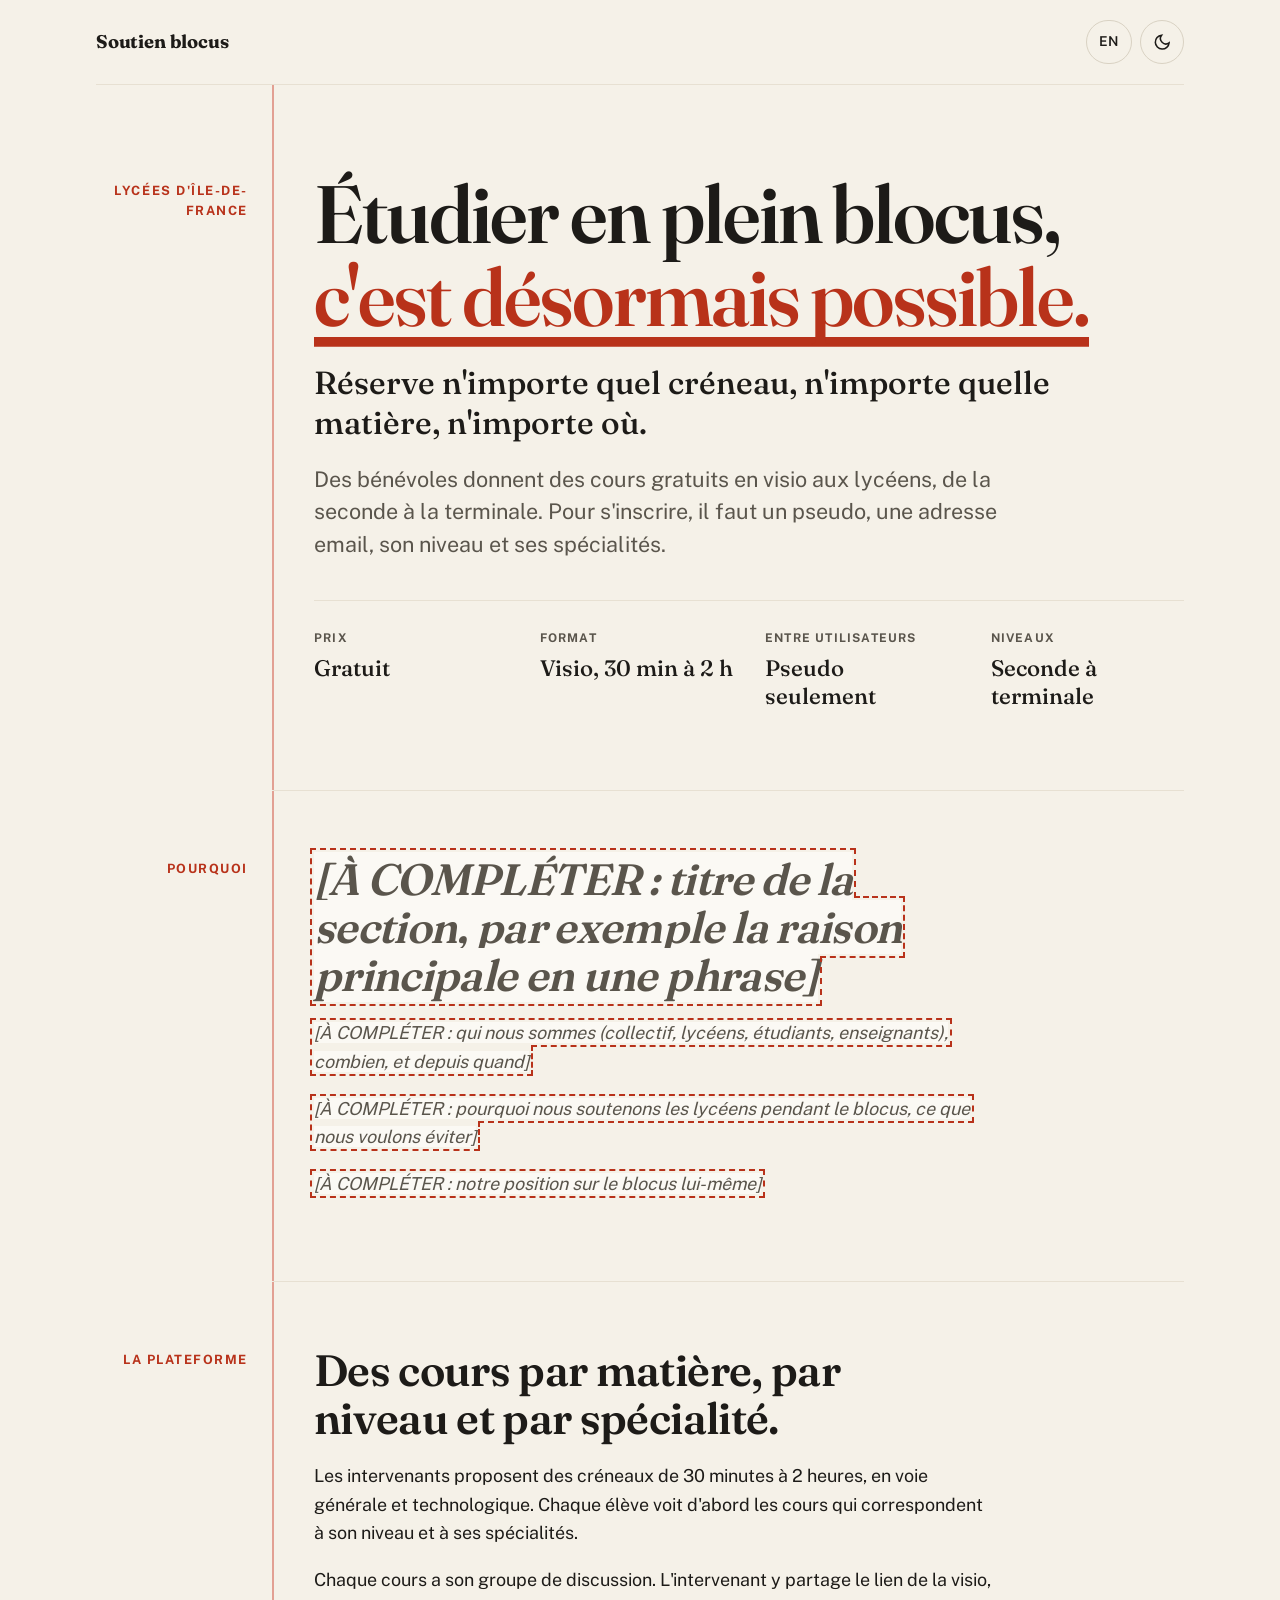
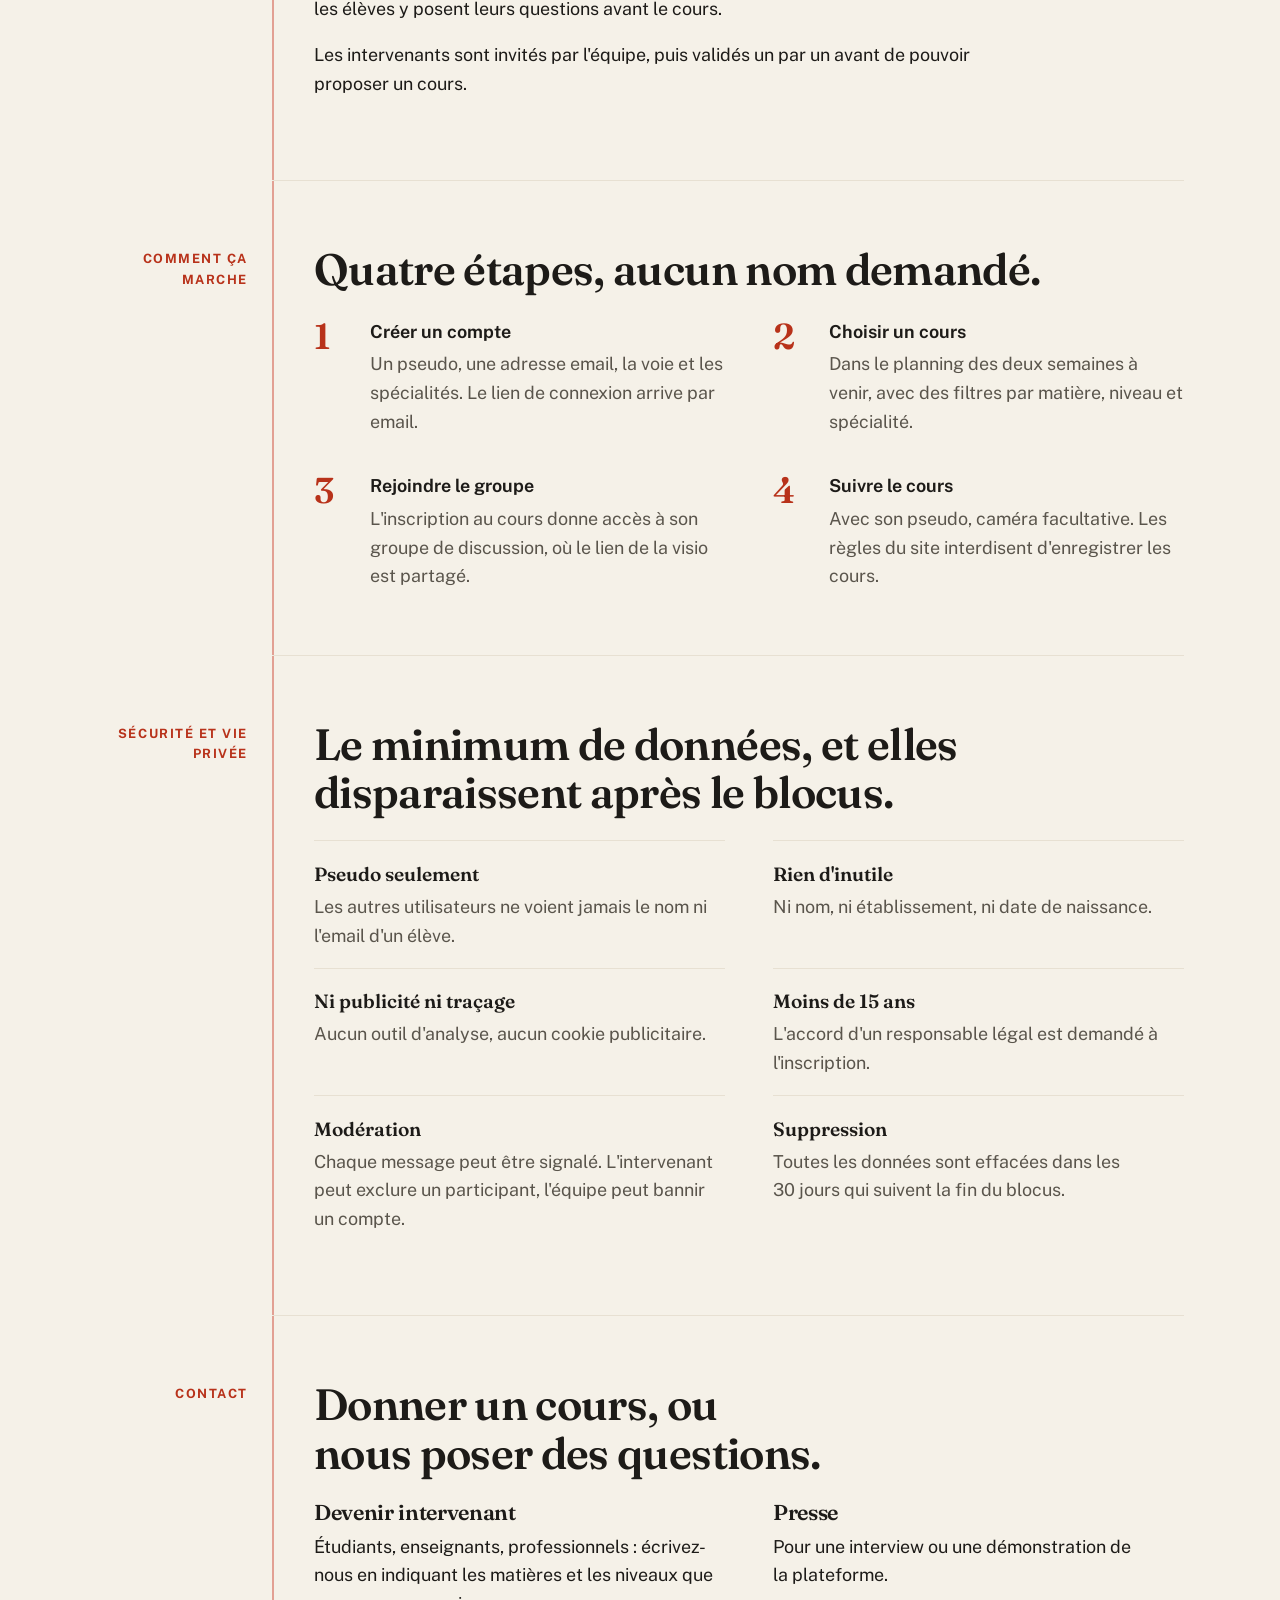
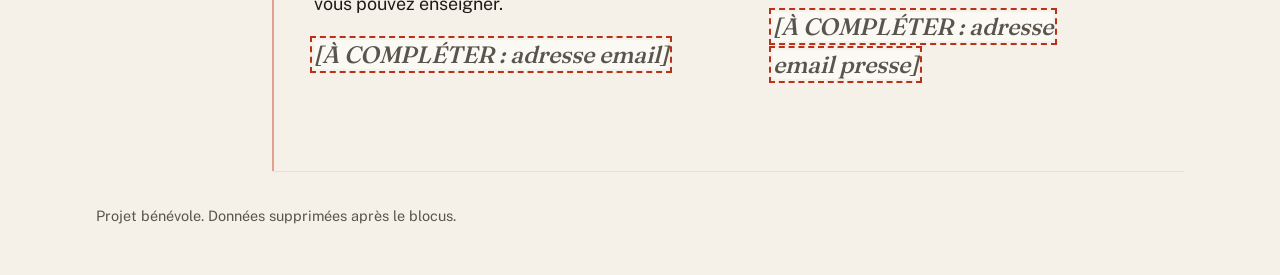
==== index.html @ 3b5ec037 "Vitrine : nouvelle accroche et animations Co-Authored-By: Claude Sonnet 5.5 <noreply@anthropic.com>" ====
<!doctype html>
<html lang="fr">
<head>
  <meta charset="utf-8">
  <meta name="viewport" content="width=device-width, initial-scale=1">
  <meta name="color-scheme" content="light dark">
  <title>Soutien blocus · Cours gratuits pour les lycéens</title>
  <meta name="description" content="Des bénévoles donnent des cours gratuits en visio aux lycéens pendant le blocus.">
  <meta property="og:type" content="website">
  <meta property="og:title" content="Étudier en plein blocus, c'est désormais possible">
  <meta property="og:description" content="Des bénévoles donnent des cours gratuits en visio aux lycéens. Anonymes entre utilisateurs, aucune donnée inutile.">
  <meta property="og:locale" content="fr_FR">
  <meta property="og:image" content="https://soutienlyceeblocus.github.io/cours-distanciel/og.png">
  <meta property="og:url" content="https://soutienlyceeblocus.github.io/cours-distanciel/">
  <meta property="og:image:width" content="1200">
  <meta property="og:image:height" content="630">
  <meta property="og:image:alt" content="Étudier en plein blocus, c'est désormais possible. Cours gratuits en visio, anonymes entre utilisateurs.">
  <meta name="twitter:card" content="summary_large_image">
  <link rel="icon" href="favicon.svg" type="image/svg+xml">
  <script src="theme.js"></script>
  <script src="animations.js" defer></script>
  <link rel="stylesheet" href="style.css">
  <link rel="alternate" hreflang="en" href="en/index.html">
</head>
<body>
  <a class="evitement" href="#contenu">Aller au contenu</a>
  <div class="page">
    <header class="entete">
      <a class="marque" href="index.html">Soutien blocus</a>
      <div class="outils">
        <a class="langue" href="en/index.html" hreflang="en" lang="en" aria-label="English version">EN</a>
        <button class="bouton-theme" id="bouton-theme" type="button" aria-pressed="false" aria-label="Thème sombre" hidden>
          <svg class="icone-lune" viewBox="0 0 24 24" fill="none" stroke="currentColor" stroke-width="2" aria-hidden="true"><path d="M21 12.8A9 9 0 1 1 11.2 3a7 7 0 0 0 9.8 9.8z"/></svg>
          <svg class="icone-soleil" viewBox="0 0 24 24" fill="none" stroke="currentColor" stroke-width="2" aria-hidden="true"><circle cx="12" cy="12" r="4.5"/><path d="M12 1.5v3M12 19.5v3M1.5 12h3M19.5 12h3M4.6 4.6l2.1 2.1M17.3 17.3l2.1 2.1M4.6 19.4l2.1-2.1M17.3 6.7l2.1-2.1"/></svg>
        </button>
      </div>
    </header>

    <main id="contenu">
      <section class="bloc ouverture" aria-labelledby="titre">
        <p class="bloc__marge">Lycées d'Île-de-France</p>
        <div class="bloc__contenu">
          <h1 id="titre">Étudier en plein blocus, <em>c'est désormais possible.</em></h1>
          <p class="accroche">Réserve n'importe quel créneau, n'importe quelle matière, n'importe où.</p>
          <p class="chapeau">Des bénévoles donnent des cours gratuits en visio aux lycéens, de la seconde à la terminale. Pour s'inscrire, il faut un pseudo, une adresse email, son niveau et ses spécialités.</p>
          <dl class="faits">
            <div><dt>Prix</dt><dd>Gratuit</dd></div>
            <div><dt>Format</dt><dd>Visio, 30&nbsp;min à 2&nbsp;h</dd></div>
            <div><dt>Entre utilisateurs</dt><dd>Pseudo seulement</dd></div>
            <div><dt>Niveaux</dt><dd>Seconde à terminale</dd></div>
          </dl>
        </div>
      </section>

      <section class="bloc" id="pourquoi" aria-labelledby="titre-pourquoi">
        <p class="bloc__marge">Pourquoi</p>
        <div class="bloc__contenu">
          <h2 id="titre-pourquoi"><span class="a-completer">[À COMPLÉTER : titre de la section, par exemple la raison principale en une phrase]</span></h2>
          <p><span class="a-completer">[À COMPLÉTER : qui nous sommes (collectif, lycéens, étudiants, enseignants), combien, et depuis quand]</span></p>
          <p><span class="a-completer">[À COMPLÉTER : pourquoi nous soutenons les lycéens pendant le blocus, ce que nous voulons éviter]</span></p>
          <p><span class="a-completer">[À COMPLÉTER : notre position sur le blocus lui-même]</span></p>
        </div>
      </section>

      <section class="bloc" id="plateforme" aria-labelledby="titre-plateforme">
        <p class="bloc__marge">La plateforme</p>
        <div class="bloc__contenu">
          <h2 id="titre-plateforme">Des cours par matière, par niveau et par spécialité.</h2>
          <p>Les intervenants proposent des créneaux de 30&nbsp;minutes à 2&nbsp;heures, en voie générale et technologique. Chaque élève voit d'abord les cours qui correspondent à son niveau et à ses spécialités.</p>
          <p>Chaque cours a son groupe de discussion. L'intervenant y partage le lien de la visio, les élèves y posent leurs questions avant le cours.</p>
          <p>Les intervenants sont invités par l'équipe, puis validés un par un avant de pouvoir proposer un cours.</p>
        </div>
      </section>

      <section class="bloc" id="fonctionnement" aria-labelledby="titre-fonctionnement">
        <p class="bloc__marge">Comment ça marche</p>
        <div class="bloc__contenu">
          <h2 id="titre-fonctionnement">Quatre étapes, aucun nom demandé.</h2>
          <ol class="etapes">
            <li><strong>Créer un compte</strong><span>Un pseudo, une adresse email, la voie et les spécialités. Le lien de connexion arrive par email.</span></li>
            <li><strong>Choisir un cours</strong><span>Dans le planning des deux semaines à venir, avec des filtres par matière, niveau et spécialité.</span></li>
            <li><strong>Rejoindre le groupe</strong><span>L'inscription au cours donne accès à son groupe de discussion, où le lien de la visio est partagé.</span></li>
            <li><strong>Suivre le cours</strong><span>Avec son pseudo, caméra facultative. Les règles du site interdisent d'enregistrer les cours.</span></li>
          </ol>
        </div>
      </section>

      <section class="bloc" id="securite" aria-labelledby="titre-securite">
        <p class="bloc__marge">Sécurité et vie privée</p>
        <div class="bloc__contenu">
          <h2 id="titre-securite">Le minimum de données, et elles disparaissent après le blocus.</h2>
          <ul class="garanties">
            <li><strong>Pseudo seulement</strong><span>Les autres utilisateurs ne voient jamais le nom ni l'email d'un élève.</span></li>
            <li><strong>Rien d'inutile</strong><span>Ni nom, ni établissement, ni date de naissance.</span></li>
            <li><strong>Ni publicité ni traçage</strong><span>Aucun outil d'analyse, aucun cookie publicitaire.</span></li>
            <li><strong>Moins de 15&nbsp;ans</strong><span>L'accord d'un responsable légal est demandé à l'inscription.</span></li>
            <li><strong>Modération</strong><span>Chaque message peut être signalé. L'intervenant peut exclure un participant, l'équipe peut bannir un compte.</span></li>
            <li><strong>Suppression</strong><span>Toutes les données sont effacées dans les 30&nbsp;jours qui suivent la fin du blocus.</span></li>
          </ul>
        </div>
      </section>

      <section class="bloc" id="contact" aria-labelledby="titre-contact">
        <p class="bloc__marge">Contact</p>
        <div class="bloc__contenu">
          <h2 id="titre-contact">Donner un cours, ou nous poser des questions.</h2>
          <div class="contacts">
            <div>
              <h3>Devenir intervenant</h3>
              <p>Étudiants, enseignants, professionnels&nbsp;: écrivez-nous en indiquant les matières et les niveaux que vous pouvez enseigner.</p>
              <p class="courriel"><span class="a-completer">[À COMPLÉTER : adresse email]</span></p>
            </div>
            <div>
              <h3>Presse</h3>
              <p>Pour une interview ou une démonstration de la plateforme.</p>
              <p class="courriel"><span class="a-completer">[À COMPLÉTER : adresse email presse]</span></p>
            </div>
          </div>
        </div>
      </section>
    </main>

    <footer class="pied">
      <p>Projet bénévole. Données supprimées après le blocus.</p>
      <div class="acces" hidden>
        <a class="bouton" href="inscription/index.html">S'inscrire</a>
        <a class="bouton bouton--discret" href="lien-perdu/index.html">J'ai déjà un lien personnel</a>
      </div>
    </footer>
  </div>
</body>
</html>
---- style.css ----
/* Vitrine et plateforme : feuille commune.
   Couleurs uniquement par variables, définies dans les trois blocs de thème ci-dessous. */

@font-face {
  font-family: "Fraunces";
  src: url("fonts/fraunces.woff2") format("woff2");
  font-weight: 100 900;
  font-style: normal;
  font-display: swap;
}

@font-face {
  font-family: "Public Sans";
  src: url("fonts/public-sans.woff2") format("woff2");
  font-weight: 100 900;
  font-style: normal;
  font-display: swap;
}

/* Thème clair : papier et stylo rouge */
:root {
  color-scheme: light dark;
  --fond: #f5f1e8;
  --fond-carte: #fbf9f4;
  --texte: #1d1b18;
  --texte-doux: #5a554c;
  --accent: #b8321a;
  --accent-texte: #ffffff;
  --bordure: #d9d2c3;
  --trait: #e7e0d2;
  --marge: #e2a093;
  --focus: #1d4ed8;

  --police-titre: "Fraunces", ui-serif, Georgia, "Times New Roman", serif;
  --police-texte: "Public Sans", system-ui, -apple-system, "Segoe UI", Roboto, sans-serif;
  --largeur: 74rem;
  --gouttiere: clamp(1rem, 4vw, 3rem);
  --colonne-marge: 11rem;
}

/* Thème sombre : suit le système sauf choix explicite du thème clair */
@media (prefers-color-scheme: dark) {
  :root:not([data-theme="clair"]) {
    --fond: #151412;
    --fond-carte: #1d1c19;
    --texte: #ede8de;
    --texte-doux: #a9a296;
    --accent: #ff7a5c;
    --accent-texte: #1a0d08;
    --bordure: #3a362f;
    --trait: #2a2824;
    --marge: #6b2e24;
    --focus: #8ab4ff;
  }
}

:root[data-theme="sombre"] {
  --fond: #151412;
  --fond-carte: #1d1c19;
  --texte: #ede8de;
  --texte-doux: #a9a296;
  --accent: #ff7a5c;
  --accent-texte: #1a0d08;
  --bordure: #3a362f;
  --trait: #2a2824;
  --marge: #6b2e24;
  --focus: #8ab4ff;
}

:root[data-theme="clair"] {
  color-scheme: light;
}

:root[data-theme="sombre"] {
  color-scheme: dark;
}

/* Base */

*,
*::before,
*::after {
  box-sizing: border-box;
}

html {
  -webkit-text-size-adjust: 100%;
  text-size-adjust: 100%;
}

@media (prefers-reduced-motion: no-preference) {
  html {
    scroll-behavior: smooth;
  }
}

body {
  margin: 0;
  background: var(--fond);
  color: var(--texte);
  font-family: var(--police-texte);
  font-size: clamp(1rem, 0.96rem + 0.2vw, 1.125rem);
  line-height: 1.6;
  font-feature-settings: "kern";
  text-rendering: optimizeLegibility;
}

p,
li,
dd,
a {
  overflow-wrap: anywhere;
}

h1,
h2,
h3 {
  font-family: var(--police-titre);
  font-optical-sizing: auto;
  font-weight: 600;
  line-height: 1.1;
  letter-spacing: -0.015em;
  margin: 0;
  text-wrap: balance;
}

p {
  margin: 0 0 1em;
  max-width: 38em;
  text-wrap: pretty;
}

a {
  color: var(--accent);
  text-decoration-thickness: 1px;
  text-underline-offset: 0.2em;
}

a:hover {
  text-decoration-thickness: 2px;
}

:focus-visible {
  outline: 3px solid var(--focus);
  outline-offset: 3px;
  border-radius: 2px;
}

::selection {
  background: var(--accent);
  color: var(--accent-texte);
}

.evitement {
  position: absolute;
  left: var(--gouttiere);
  top: -4rem;
  padding: 0.5rem 1rem;
  background: var(--texte);
  color: var(--fond);
  z-index: 10;
}

.evitement:focus {
  top: 0.75rem;
}

.page {
  max-width: var(--largeur);
  margin: 0 auto;
  padding: 0 var(--gouttiere);
}

/* En-tête */

.entete {
  display: flex;
  align-items: center;
  justify-content: space-between;
  gap: 1rem;
  padding: 1.25rem 0;
  border-bottom: 1px solid var(--trait);
}

.marque {
  font-family: var(--police-titre);
  font-weight: 700;
  font-size: 1.15rem;
  letter-spacing: -0.01em;
  color: var(--texte);
  text-decoration: none;
}

.outils {
  display: flex;
  align-items: center;
  gap: 0.5rem;
}

.langue,
.bouton-theme {
  display: inline-flex;
  align-items: center;
  justify-content: center;
  min-width: 2.75rem;
  height: 2.75rem;
  padding: 0 0.75rem;
  border: 1px solid var(--bordure);
  border-radius: 999px;
  background: transparent;
  color: var(--texte);
  font: 600 0.85rem/1 var(--police-texte);
  letter-spacing: 0.04em;
  text-decoration: none;
  cursor: pointer;
}

.langue:hover,
.bouton-theme:hover {
  border-color: var(--texte);
}

.bouton-theme {
  padding: 0;
}

.bouton-theme svg {
  width: 1.15rem;
  height: 1.15rem;
}

.bouton-theme .icone-soleil {
  display: none;
}

.bouton-theme[aria-pressed="true"] .icone-soleil {
  display: block;
}

.bouton-theme[aria-pressed="true"] .icone-lune {
  display: none;
}

/* Sections en « copie double » : le titre dans la marge, le texte à droite du trait rouge */

.bloc {
  display: grid;
  grid-template-columns: 1fr;
}

.bloc__marge {
  padding-top: 2.5rem;
  color: var(--accent);
  font-size: 0.8rem;
  font-weight: 700;
  letter-spacing: 0.12em;
  text-transform: uppercase;
}

.bloc__contenu {
  padding: 0.75rem 0 2.75rem;
  border-bottom: 1px solid var(--trait);
}

@media (min-width: 56rem) {
  .bloc {
    grid-template-columns: var(--colonne-marge) 1fr;
  }

  .bloc__marge {
    padding: 4.25rem 1.5rem 0 0;
    text-align: right;
  }

  .bloc__contenu {
    padding: 4rem 0 4rem 2.5rem;
    border-left: 2px solid var(--marge);
  }
}

.bloc h2 {
  font-size: clamp(1.75rem, 1.3rem + 1.8vw, 2.75rem);
  margin-bottom: 1.25rem;
  max-width: 18em;
}

/* Ouverture */

.ouverture .bloc__contenu {
  padding-top: 1.5rem;
}

@media (min-width: 56rem) {
  .ouverture .bloc__contenu {
    padding-top: 5.5rem;
    padding-bottom: 5rem;
  }

  .ouverture .bloc__marge {
    padding-top: 6rem;
  }
}

.ouverture h1 {
  font-size: clamp(2.4rem, 1.4rem + 4.6vw, 5.25rem);
  line-height: 1.02;
  letter-spacing: -0.025em;
  max-width: 13em;
  margin-bottom: 1.5rem;
}

.ouverture h1 em {
  font-style: normal;
  color: var(--accent);
}

.chapeau {
  font-size: clamp(1.1rem, 1rem + 0.5vw, 1.35rem);
  line-height: 1.5;
  color: var(--texte-doux);
  max-width: 32em;
}

.faits {
  display: grid;
  grid-template-columns: repeat(2, minmax(0, 1fr));
  gap: 1.5rem 2rem;
  margin: 2.5rem 0 0;
  padding: 1.75rem 0 0;
  border-top: 1px solid var(--trait);
}

@media (min-width: 44rem) {
  .faits {
    grid-template-columns: repeat(4, minmax(0, 1fr));
  }
}

.faits dt {
  font-size: 0.75rem;
  font-weight: 700;
  letter-spacing: 0.1em;
  text-transform: uppercase;
  color: var(--texte-doux);
  margin-bottom: 0.35rem;
}

.faits dd {
  margin: 0;
  font-family: var(--police-titre);
  font-size: clamp(1.15rem, 1rem + 0.5vw, 1.4rem);
  font-weight: 500;
  line-height: 1.25;
}

/* Étapes */

.etapes {
  list-style: none;
  counter-reset: etape;
  margin: 1.5rem 0 0;
  padding: 0;
  display: grid;
  gap: 1.75rem;
}

@media (min-width: 44rem) {
  .etapes {
    grid-template-columns: repeat(2, minmax(0, 1fr));
    gap: 2.25rem 3rem;
  }
}

.etapes li {
  counter-increment: etape;
  display: grid;
  grid-template-columns: 2.75rem 1fr;
  gap: 0.25rem 0.75rem;
}

.etapes li::before {
  content: counter(etape);
  grid-row: span 2;
  font-family: var(--police-titre);
  font-size: 2.25rem;
  font-weight: 600;
  line-height: 1;
  color: var(--accent);
}

.etapes strong {
  display: block;
  font-weight: 650;
}

.etapes span {
  color: var(--texte-doux);
}

/* Garanties */

.garanties {
  list-style: none;
  margin: 1.5rem 0 0;
  padding: 0;
  display: grid;
  gap: 0;
}

@media (min-width: 44rem) {
  .garanties {
    grid-template-columns: repeat(2, minmax(0, 1fr));
    column-gap: 3rem;
  }
}

.garanties li {
  padding: 1.1rem 0;
  border-top: 1px solid var(--trait);
}

.garanties strong {
  display: block;
  font-family: var(--police-titre);
  font-size: 1.2rem;
  font-weight: 600;
  margin-bottom: 0.2rem;
}

.garanties span {
  color: var(--texte-doux);
}

/* Contact */

.contacts {
  display: grid;
  gap: 2rem;
  margin-top: 1.5rem;
}

@media (min-width: 44rem) {
  .contacts {
    grid-template-columns: repeat(2, minmax(0, 1fr));
    gap: 3rem;
  }
}

.contacts h3 {
  font-size: 1.35rem;
  margin-bottom: 0.5rem;
}

.courriel {
  font-family: var(--police-titre);
  font-size: clamp(1.15rem, 1rem + 0.6vw, 1.5rem);
  font-weight: 500;
}

/* Pied de page */

.pied {
  display: flex;
  flex-wrap: wrap;
  align-items: center;
  justify-content: space-between;
  gap: 1rem 2rem;
  padding: 2rem 0 3rem;
  color: var(--texte-doux);
  font-size: 0.9rem;
}

.pied p {
  margin: 0;
}

.acces {
  display: flex;
  flex-wrap: wrap;
  gap: 0.75rem;
}

.bouton {
  display: inline-flex;
  align-items: center;
  min-height: 2.75rem;
  padding: 0 1.25rem;
  border-radius: 999px;
  border: 1px solid var(--accent);
  background: var(--accent);
  color: var(--accent-texte);
  font-weight: 650;
  text-decoration: none;
}

.bouton--discret {
  background: transparent;
  color: var(--accent);
}

/* Texte provisoire, à remplacer avant publication */

.a-completer {
  outline: 2px dashed var(--accent);
  outline-offset: 2px;
  background: var(--fond-carte);
  color: var(--texte-doux);
  font-style: italic;
}

[hidden] {
  display: none !important;
}

/* Animations : désactivées si l'utilisateur demande de réduire les mouvements */

.accroche {
  font-family: var(--police-titre);
  font-size: clamp(1.3rem, 1rem + 1.6vw, 2rem);
  font-weight: 500;
  line-height: 1.25;
  max-width: 24em;
  margin-bottom: 1.25rem;
}

@media (prefers-reduced-motion: no-preference) {
  @keyframes monte {
    from { opacity: 0; transform: translateY(1.5rem); }
    to { opacity: 1; transform: none; }
  }

  @keyframes trace {
    from { transform: scaleY(0); }
    to { transform: scaleY(1); }
  }

  @keyframes souligne {
    from { background-size: 0 0.12em; }
    to { background-size: 100% 0.12em; }
  }

  .ouverture h1 { animation: monte 0.9s cubic-bezier(0.2, 0.7, 0.2, 1) both; }
  .ouverture .accroche { animation: monte 0.9s 0.2s cubic-bezier(0.2, 0.7, 0.2, 1) both; }
  .ouverture .chapeau { animation: monte 0.9s 0.35s cubic-bezier(0.2, 0.7, 0.2, 1) both; }
  .ouverture .faits { animation: monte 0.9s 0.5s cubic-bezier(0.2, 0.7, 0.2, 1) both; }
  .ouverture .bloc__marge { animation: monte 0.9s 0.1s both; }

  .ouverture h1 em {
    background: linear-gradient(var(--accent), var(--accent)) no-repeat 0 100% / 100% 0.12em;
    animation: souligne 1s 0.9s cubic-bezier(0.2, 0.7, 0.2, 1) both;
  }

  @media (min-width: 56rem) {
    .bloc__contenu { position: relative; border-left-color: transparent; }
    .bloc__contenu::before {
      content: "";
      position: absolute;
      left: -2px;
      top: 0;
      bottom: 0;
      width: 2px;
      background: var(--marge);
      transform-origin: top;
      animation: trace 1.1s cubic-bezier(0.2, 0.7, 0.2, 1) both;
    }
  }

  .apparait {
    opacity: 0;
    transform: translateY(1.25rem);
    transition: opacity 0.7s ease, transform 0.7s cubic-bezier(0.2, 0.7, 0.2, 1);
  }

  .apparait.visible {
    opacity: 1;
    transform: none;
  }

  .etapes li:nth-child(2), .garanties li:nth-child(2), .contacts > div:nth-child(2) { transition-delay: 0.1s; }
  .etapes li:nth-child(3), .garanties li:nth-child(3) { transition-delay: 0.2s; }
  .etapes li:nth-child(4), .garanties li:nth-child(4) { transition-delay: 0.3s; }

  .bouton, .langue, .bouton-theme { transition: transform 0.15s ease, border-color 0.15s ease; }
  .bouton:hover { transform: translateY(-2px); }
}
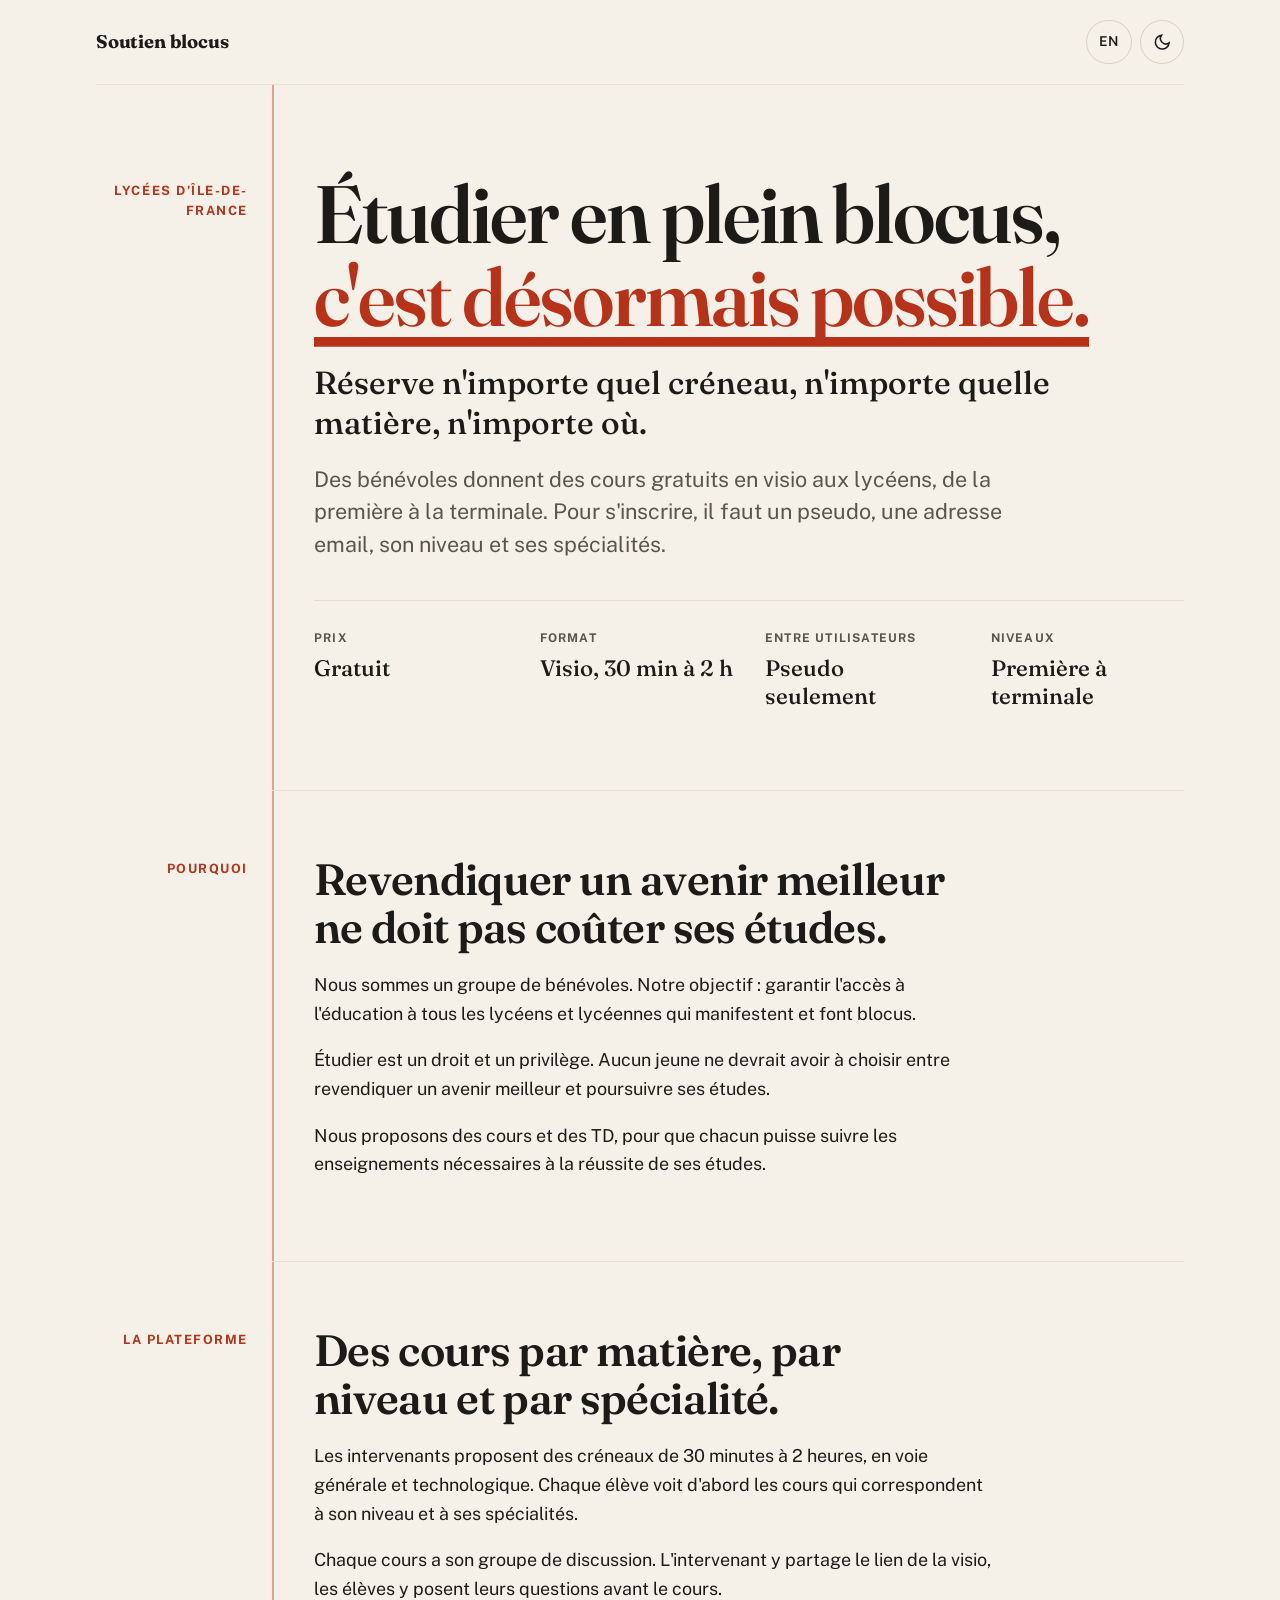
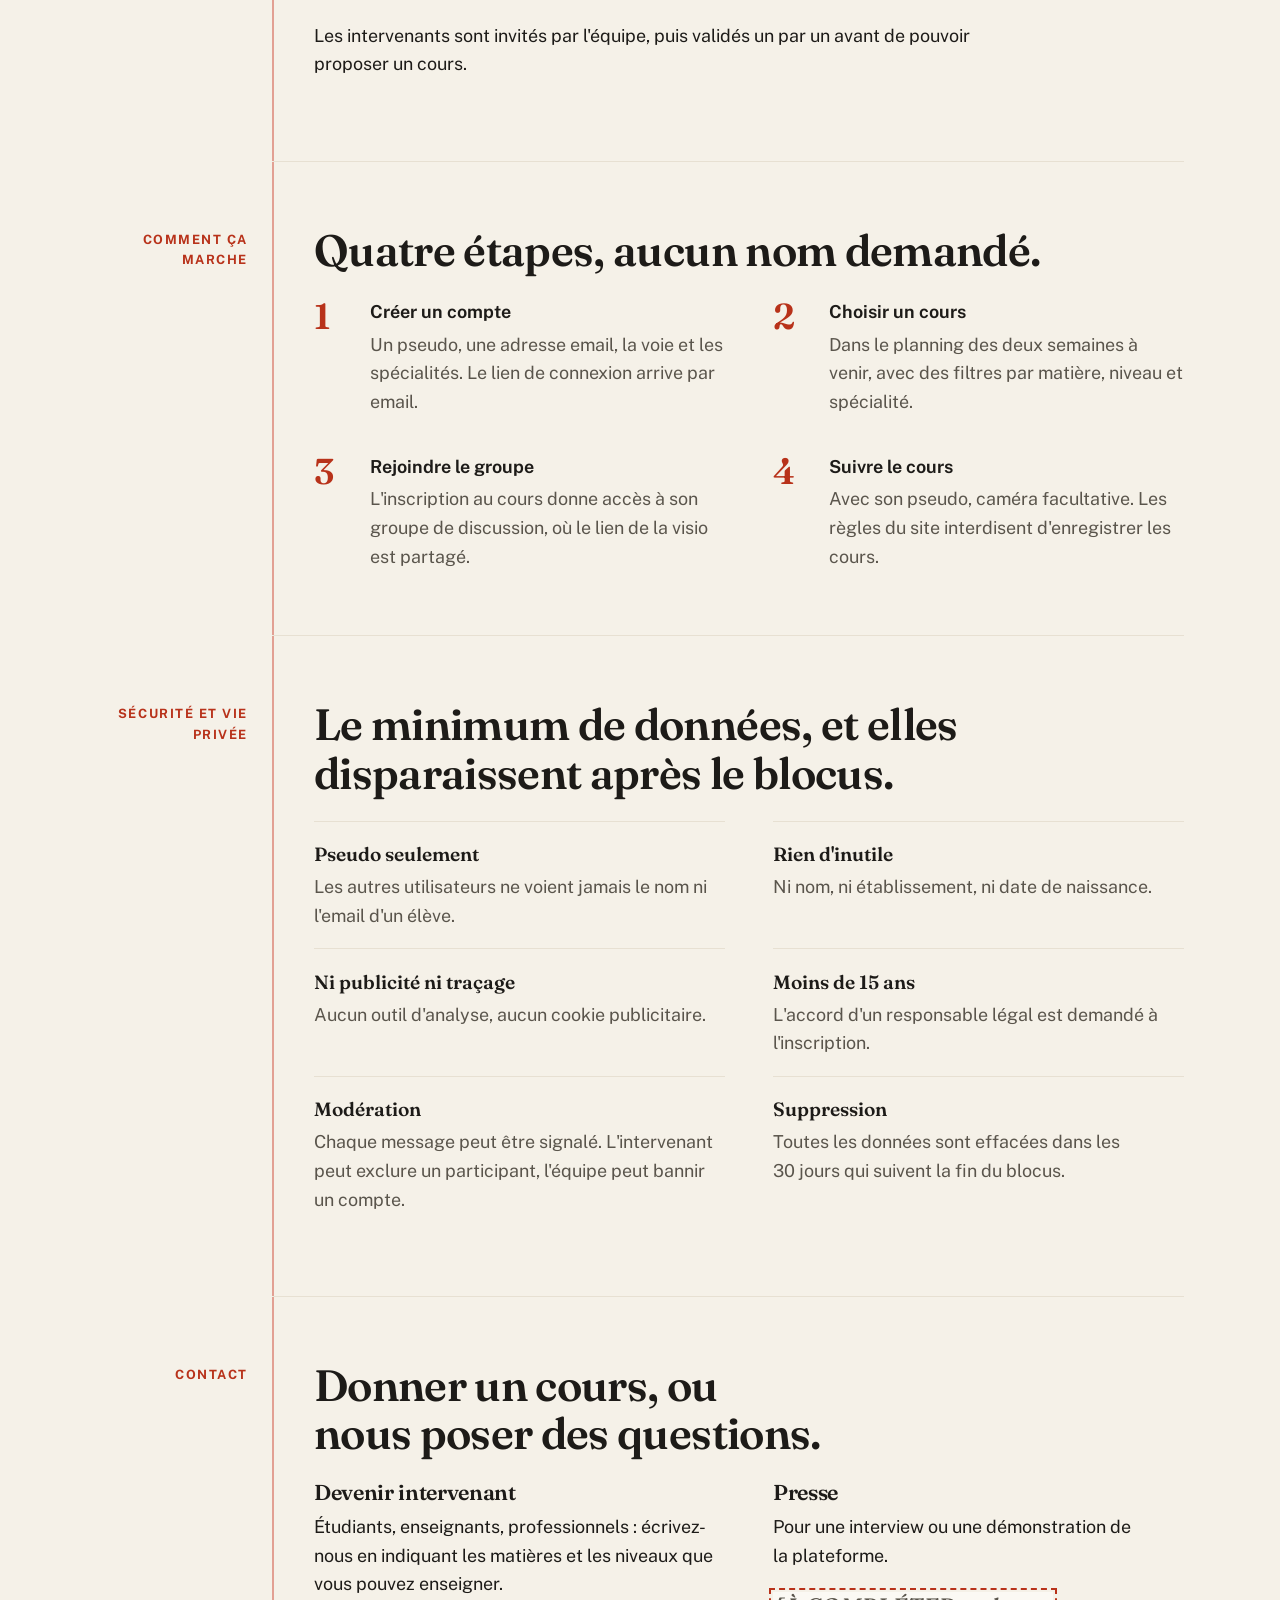
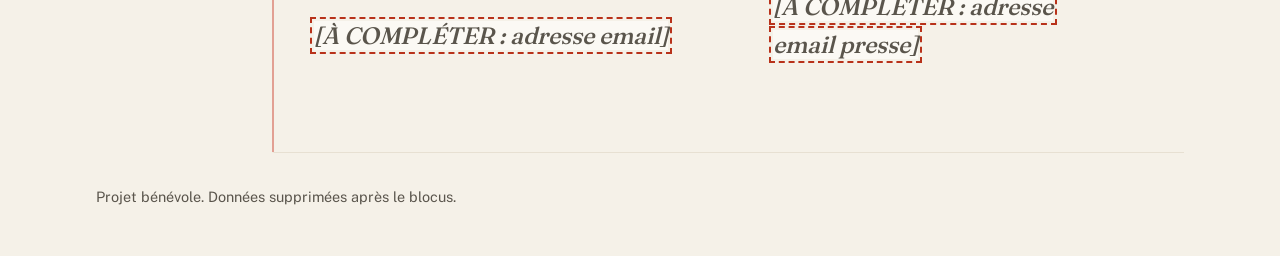
==== commit 6d9a55ef: "Vitrine : section Pourquoi Co-Authored-By: Claude Sonnet 5.5 <noreply@anthropic.com>" ====
--- a/index.html
+++ b/index.html
@@ -42,12 +42,12 @@
         <div class="bloc__contenu">
           <h1 id="titre">Étudier en plein blocus, <em>c'est désormais possible.</em></h1>
           <p class="accroche">Réserve n'importe quel créneau, n'importe quelle matière, n'importe où.</p>
-          <p class="chapeau">Des bénévoles donnent des cours gratuits en visio aux lycéens, de la seconde à la terminale. Pour s'inscrire, il faut un pseudo, une adresse email, son niveau et ses spécialités.</p>
+          <p class="chapeau">Des bénévoles donnent des cours gratuits en visio aux lycéens, de la première à la terminale. Pour s'inscrire, il faut un pseudo, une adresse email, son niveau et ses spécialités.</p>
           <dl class="faits">
             <div><dt>Prix</dt><dd>Gratuit</dd></div>
             <div><dt>Format</dt><dd>Visio, 30&nbsp;min à 2&nbsp;h</dd></div>
             <div><dt>Entre utilisateurs</dt><dd>Pseudo seulement</dd></div>
-            <div><dt>Niveaux</dt><dd>Seconde à terminale</dd></div>
+            <div><dt>Niveaux</dt><dd>Première à terminale</dd></div>
           </dl>
         </div>
       </section>
@@ -55,10 +55,10 @@
       <section class="bloc" id="pourquoi" aria-labelledby="titre-pourquoi">
         <p class="bloc__marge">Pourquoi</p>
         <div class="bloc__contenu">
-          <h2 id="titre-pourquoi"><span class="a-completer">[À COMPLÉTER : titre de la section, par exemple la raison principale en une phrase]</span></h2>
-          <p><span class="a-completer">[À COMPLÉTER : qui nous sommes (collectif, lycéens, étudiants, enseignants), combien, et depuis quand]</span></p>
-          <p><span class="a-completer">[À COMPLÉTER : pourquoi nous soutenons les lycéens pendant le blocus, ce que nous voulons éviter]</span></p>
-          <p><span class="a-completer">[À COMPLÉTER : notre position sur le blocus lui-même]</span></p>
+          <h2 id="titre-pourquoi">Revendiquer un avenir meilleur ne doit pas coûter ses études.</h2>
+          <p>Nous sommes un groupe de bénévoles. Notre objectif : garantir l'accès à l'éducation à tous les lycéens et lycéennes qui manifestent et font blocus.</p>
+          <p>Étudier est un droit et un privilège. Aucun jeune ne devrait avoir à choisir entre revendiquer un avenir meilleur et poursuivre ses études.</p>
+          <p>Nous proposons des cours et des TD, pour que chacun puisse suivre les enseignements nécessaires à la réussite de ses études.</p>
         </div>
       </section>
 
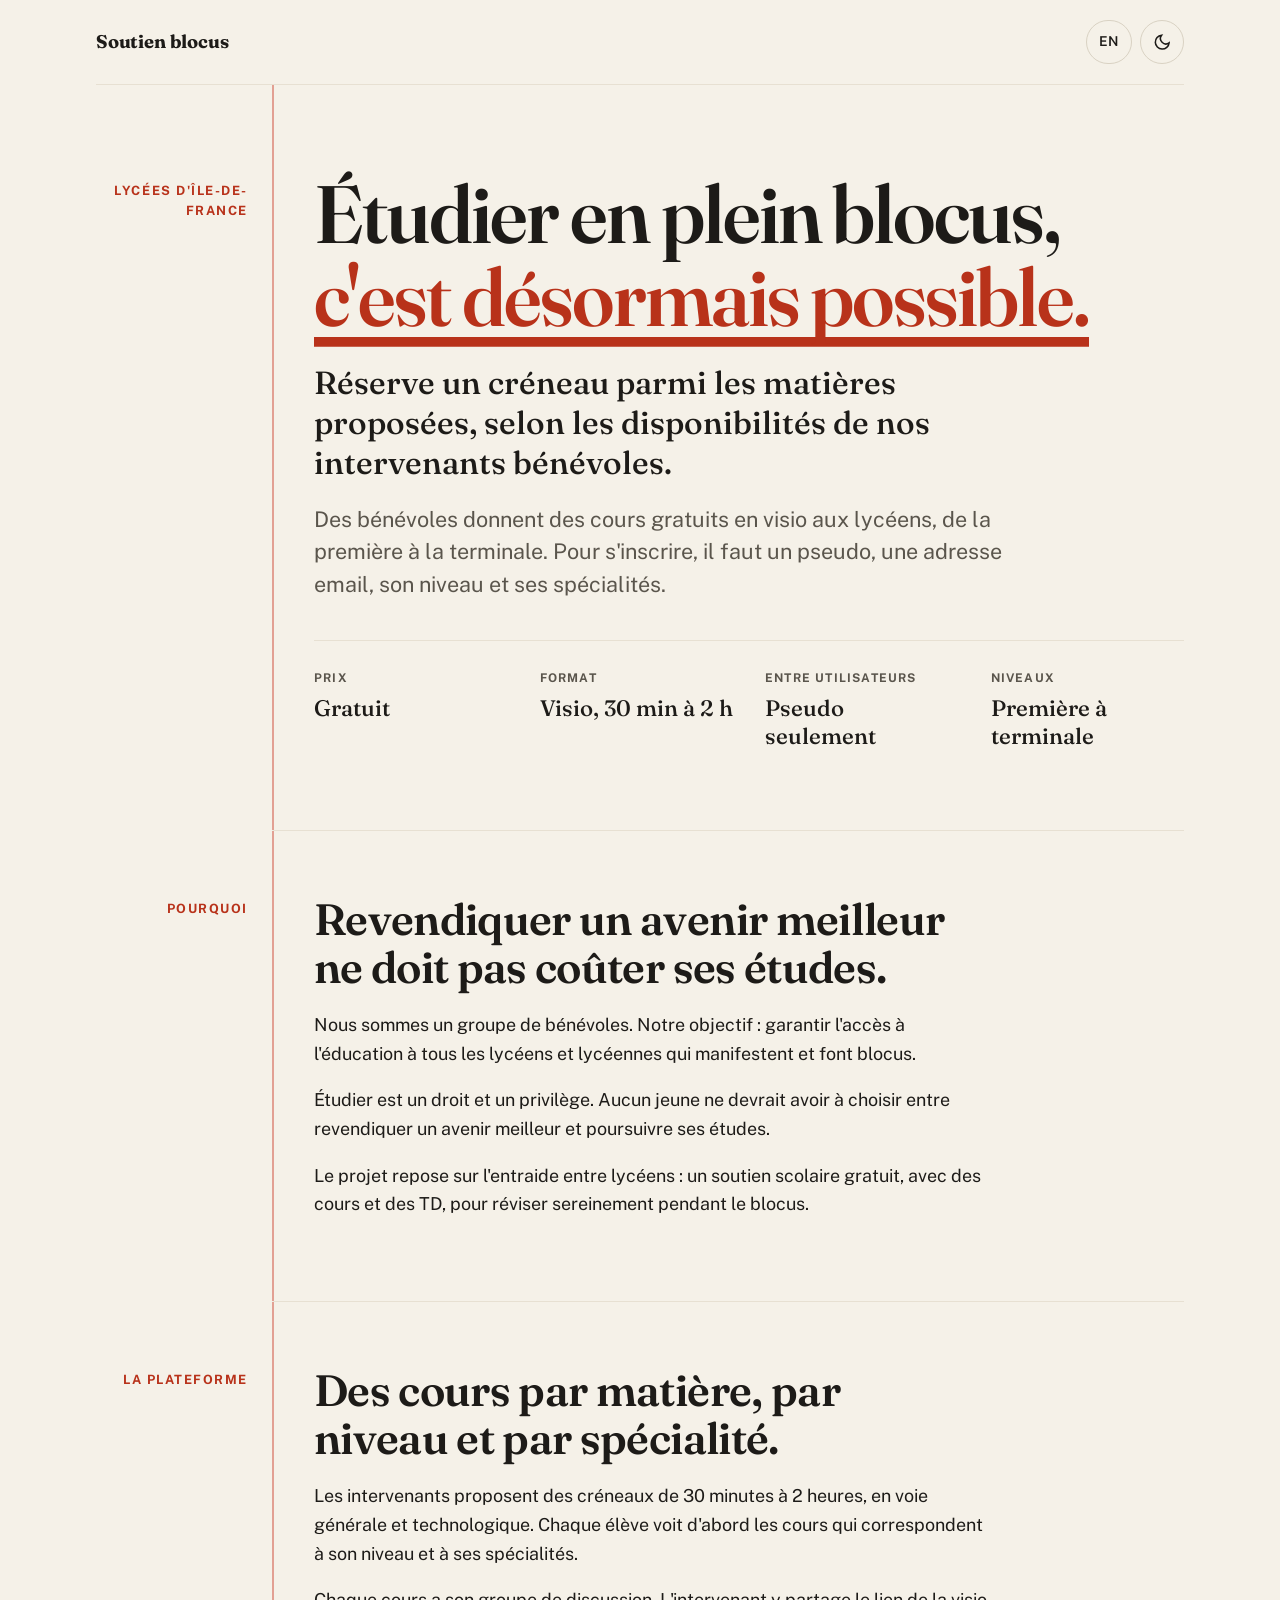
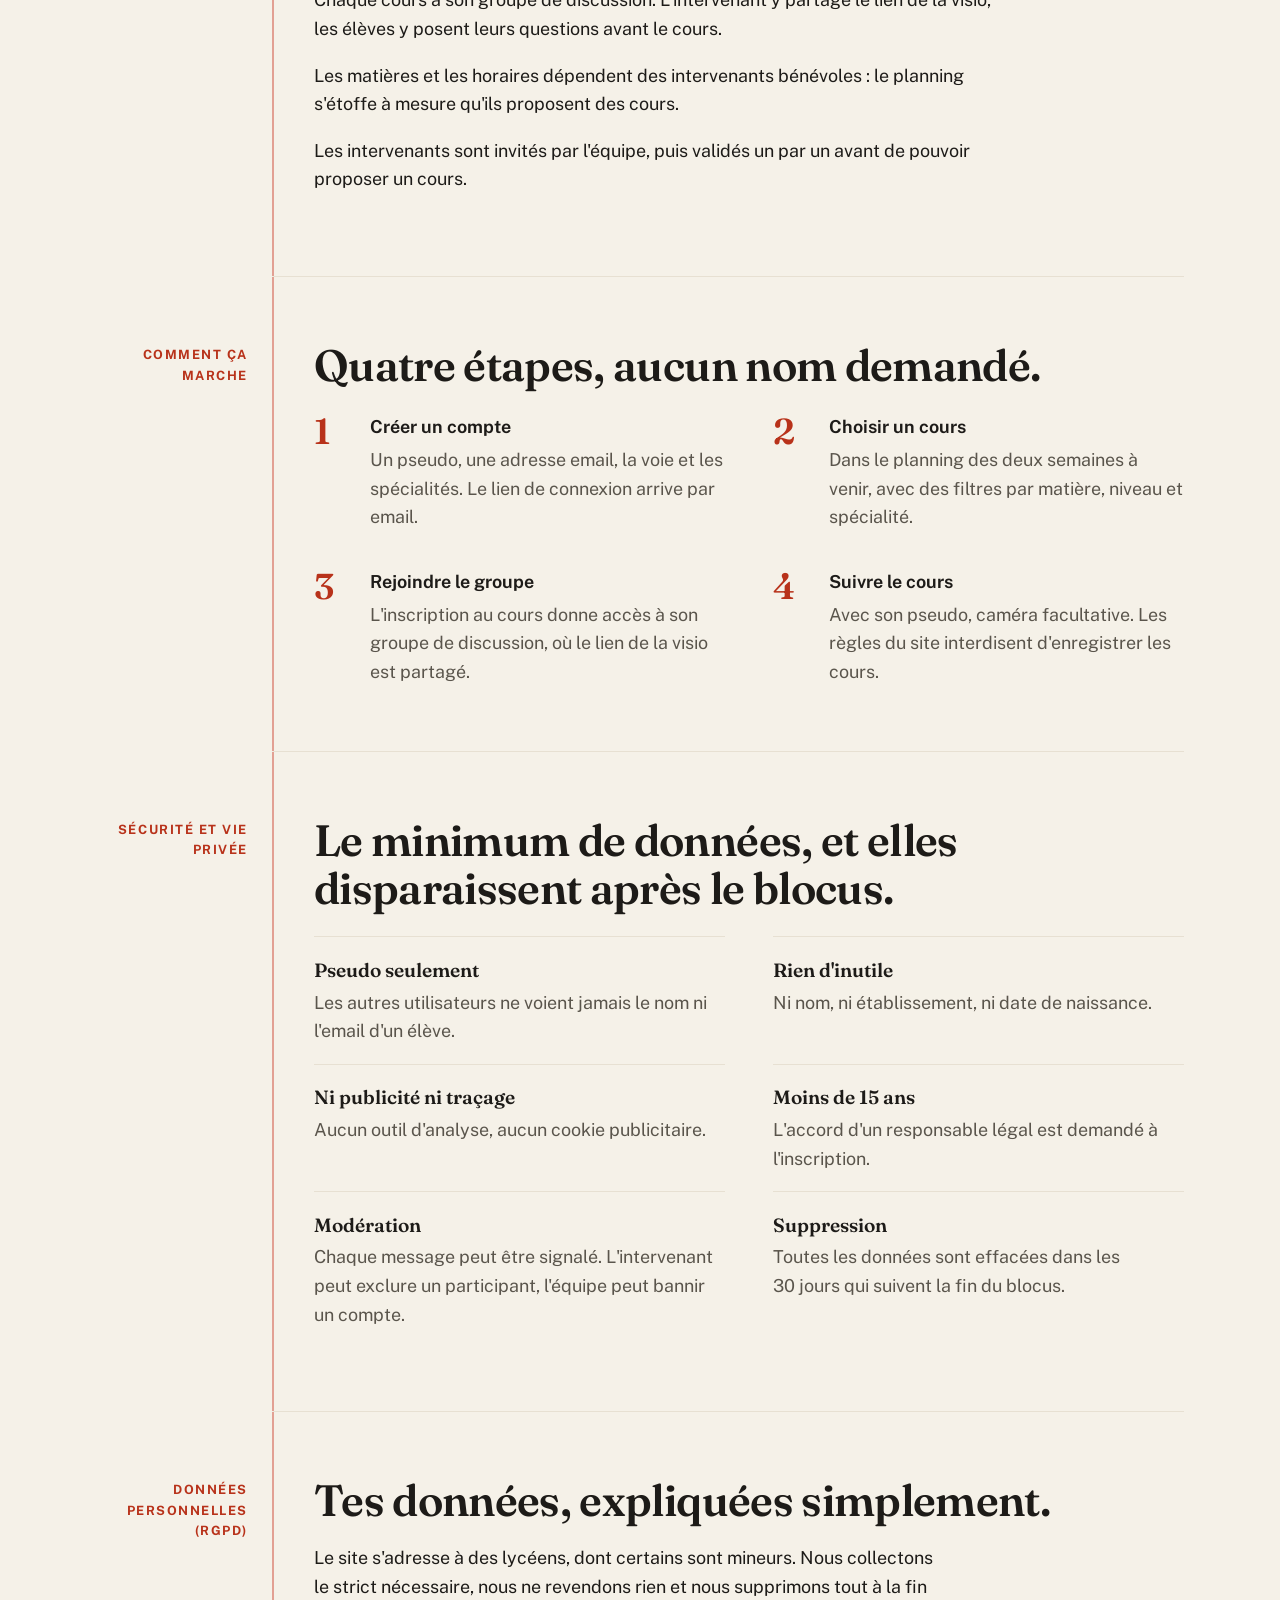
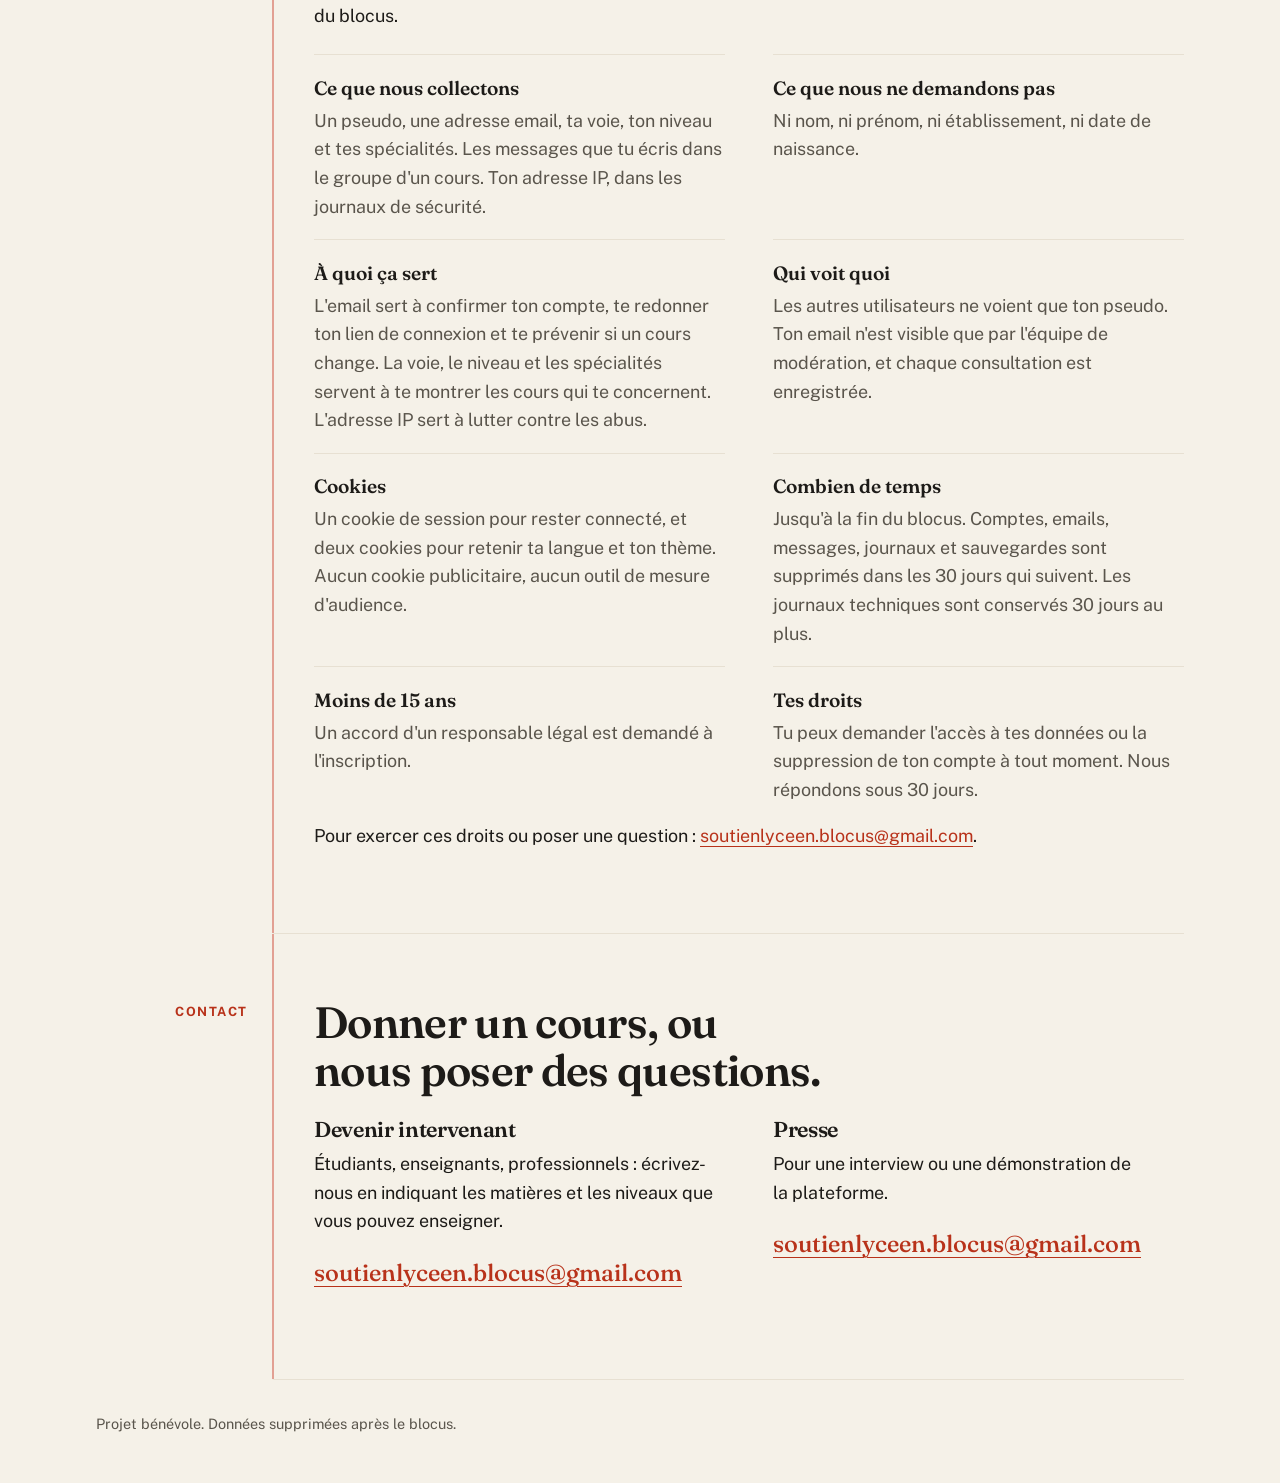
==== commit 6a0b461b: "Vitrine : données personnelles, contacts, formulations réalistes Co-Authored-By: Claude Sonnet 5.5 <" ====
--- a/index.html
+++ b/index.html
@@ -41,7 +41,7 @@
         <p class="bloc__marge">Lycées d'Île-de-France</p>
         <div class="bloc__contenu">
           <h1 id="titre">Étudier en plein blocus, <em>c'est désormais possible.</em></h1>
-          <p class="accroche">Réserve n'importe quel créneau, n'importe quelle matière, n'importe où.</p>
+          <p class="accroche">Réserve un créneau parmi les matières proposées, selon les disponibilités de nos intervenants bénévoles.</p>
           <p class="chapeau">Des bénévoles donnent des cours gratuits en visio aux lycéens, de la première à la terminale. Pour s'inscrire, il faut un pseudo, une adresse email, son niveau et ses spécialités.</p>
           <dl class="faits">
             <div><dt>Prix</dt><dd>Gratuit</dd></div>
@@ -58,7 +58,7 @@
           <h2 id="titre-pourquoi">Revendiquer un avenir meilleur ne doit pas coûter ses études.</h2>
           <p>Nous sommes un groupe de bénévoles. Notre objectif : garantir l'accès à l'éducation à tous les lycéens et lycéennes qui manifestent et font blocus.</p>
           <p>Étudier est un droit et un privilège. Aucun jeune ne devrait avoir à choisir entre revendiquer un avenir meilleur et poursuivre ses études.</p>
-          <p>Nous proposons des cours et des TD, pour que chacun puisse suivre les enseignements nécessaires à la réussite de ses études.</p>
+          <p>Le projet repose sur l'entraide entre lycéens : un soutien scolaire gratuit, avec des cours et des TD, pour réviser sereinement pendant le blocus.</p>
         </div>
       </section>
 
@@ -68,6 +68,7 @@
           <h2 id="titre-plateforme">Des cours par matière, par niveau et par spécialité.</h2>
           <p>Les intervenants proposent des créneaux de 30&nbsp;minutes à 2&nbsp;heures, en voie générale et technologique. Chaque élève voit d'abord les cours qui correspondent à son niveau et à ses spécialités.</p>
           <p>Chaque cours a son groupe de discussion. L'intervenant y partage le lien de la visio, les élèves y posent leurs questions avant le cours.</p>
+          <p>Les matières et les horaires dépendent des intervenants bénévoles : le planning s'étoffe à mesure qu'ils proposent des cours.</p>
           <p>Les intervenants sont invités par l'équipe, puis validés un par un avant de pouvoir proposer un cours.</p>
         </div>
       </section>
@@ -100,6 +101,25 @@
         </div>
       </section>
 
+      <section class="bloc" id="donnees" aria-labelledby="titre-donnees">
+        <p class="bloc__marge">Données personnelles (RGPD)</p>
+        <div class="bloc__contenu">
+          <h2 id="titre-donnees">Tes données, expliquées simplement.</h2>
+          <p>Le site s'adresse à des lycéens, dont certains sont mineurs. Nous collectons le strict nécessaire, nous ne revendons rien et nous supprimons tout à la fin du blocus.</p>
+          <ul class="garanties">
+            <li><strong>Ce que nous collectons</strong><span>Un pseudo, une adresse email, ta voie, ton niveau et tes spécialités. Les messages que tu écris dans le groupe d'un cours. Ton adresse IP, dans les journaux de sécurité.</span></li>
+            <li><strong>Ce que nous ne demandons pas</strong><span>Ni nom, ni prénom, ni établissement, ni date de naissance.</span></li>
+            <li><strong>À quoi ça sert</strong><span>L'email sert à confirmer ton compte, te redonner ton lien de connexion et te prévenir si un cours change. La voie, le niveau et les spécialités servent à te montrer les cours qui te concernent. L'adresse IP sert à lutter contre les abus.</span></li>
+            <li><strong>Qui voit quoi</strong><span>Les autres utilisateurs ne voient que ton pseudo. Ton email n'est visible que par l'équipe de modération, et chaque consultation est enregistrée.</span></li>
+            <li><strong>Cookies</strong><span>Un cookie de session pour rester connecté, et deux cookies pour retenir ta langue et ton thème. Aucun cookie publicitaire, aucun outil de mesure d'audience.</span></li>
+            <li><strong>Combien de temps</strong><span>Jusqu'à la fin du blocus. Comptes, emails, messages, journaux et sauvegardes sont supprimés dans les 30&nbsp;jours qui suivent. Les journaux techniques sont conservés 30&nbsp;jours au plus.</span></li>
+            <li><strong>Moins de 15&nbsp;ans</strong><span>Un accord d'un responsable légal est demandé à l'inscription.</span></li>
+            <li><strong>Tes droits</strong><span>Tu peux demander l'accès à tes données ou la suppression de ton compte à tout moment. Nous répondons sous 30&nbsp;jours.</span></li>
+          </ul>
+          <p>Pour exercer ces droits ou poser une question : <a href="mailto:soutienlyceen.blocus@gmail.com">soutienlyceen.blocus@gmail.com</a>.</p>
+        </div>
+      </section>
+
       <section class="bloc" id="contact" aria-labelledby="titre-contact">
         <p class="bloc__marge">Contact</p>
         <div class="bloc__contenu">
@@ -108,12 +128,12 @@
             <div>
               <h3>Devenir intervenant</h3>
               <p>Étudiants, enseignants, professionnels&nbsp;: écrivez-nous en indiquant les matières et les niveaux que vous pouvez enseigner.</p>
-              <p class="courriel"><span class="a-completer">[À COMPLÉTER : adresse email]</span></p>
+              <p class="courriel"><a href="mailto:soutienlyceen.blocus@gmail.com">soutienlyceen.blocus@gmail.com</a></p>
             </div>
             <div>
               <h3>Presse</h3>
               <p>Pour une interview ou une démonstration de la plateforme.</p>
-              <p class="courriel"><span class="a-completer">[À COMPLÉTER : adresse email presse]</span></p>
+              <p class="courriel"><a href="mailto:soutienlyceen.blocus@gmail.com">soutienlyceen.blocus@gmail.com</a></p>
             </div>
           </div>
         </div>
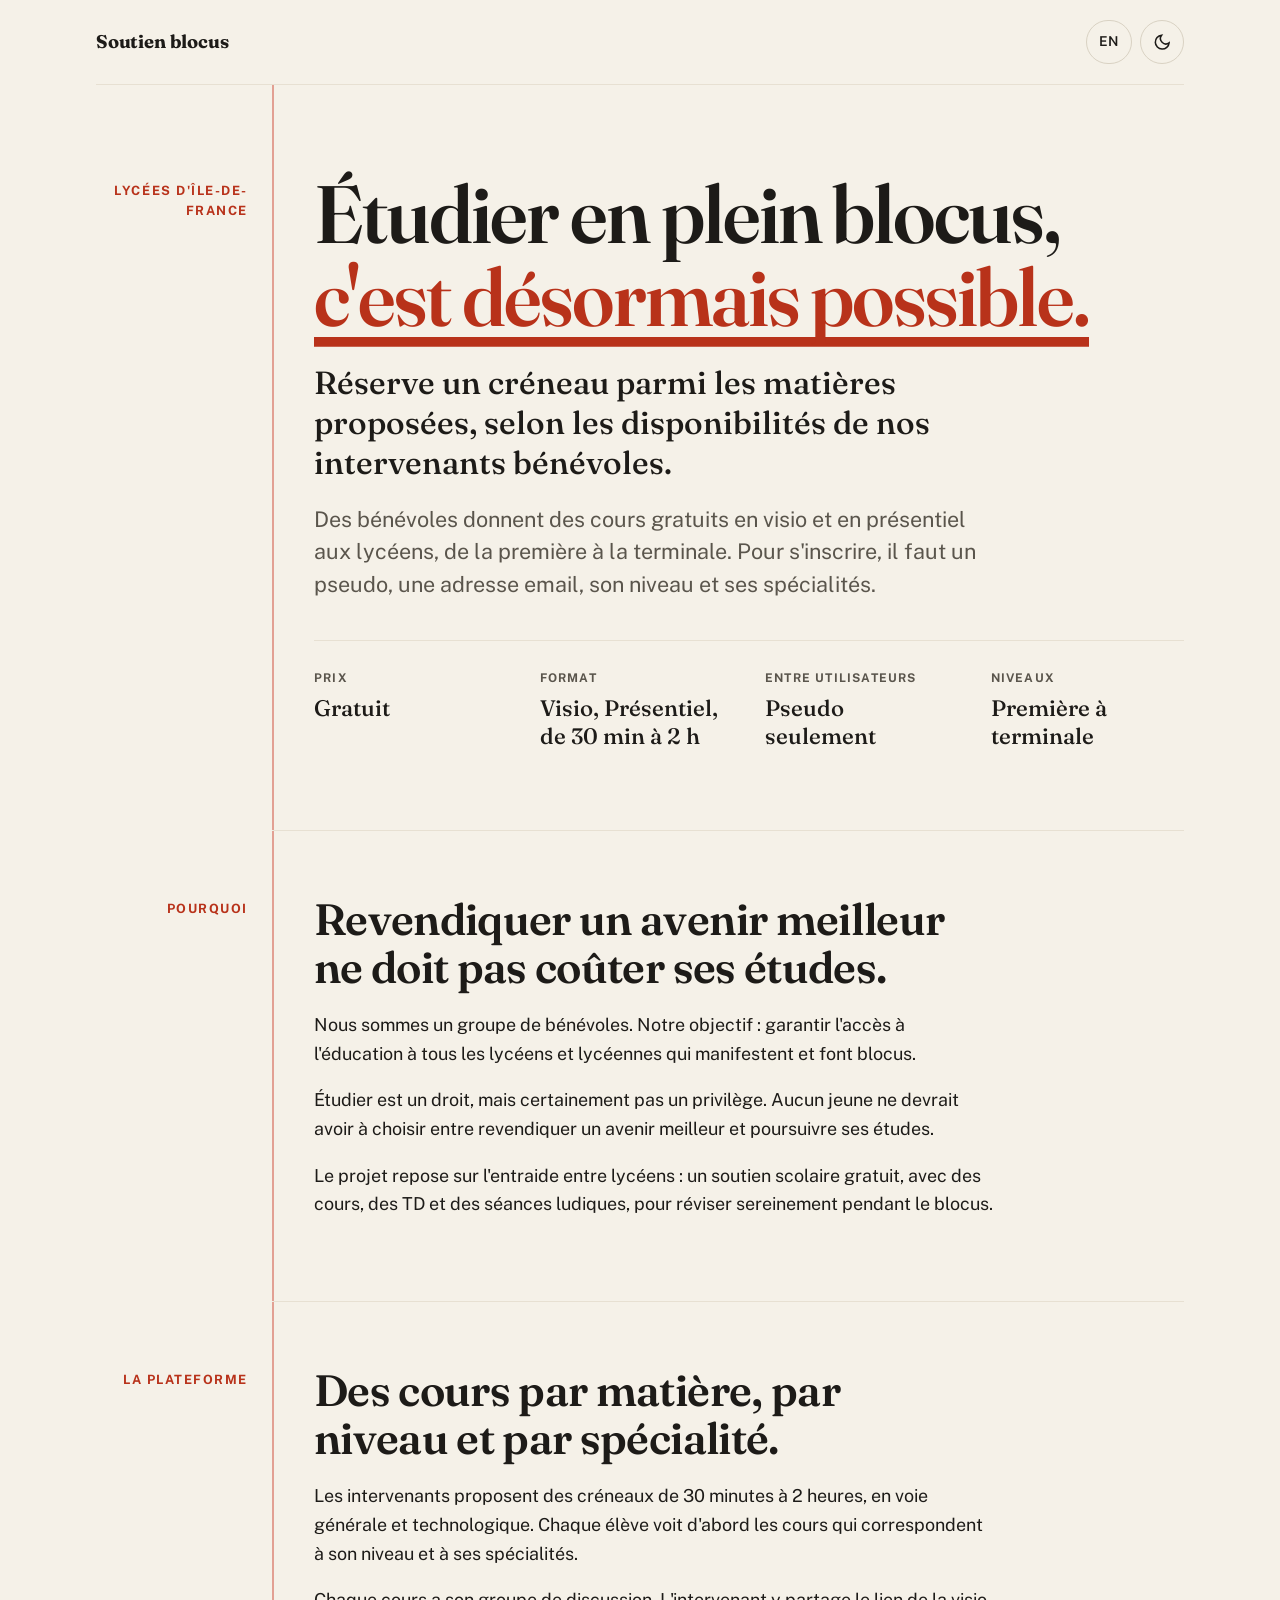
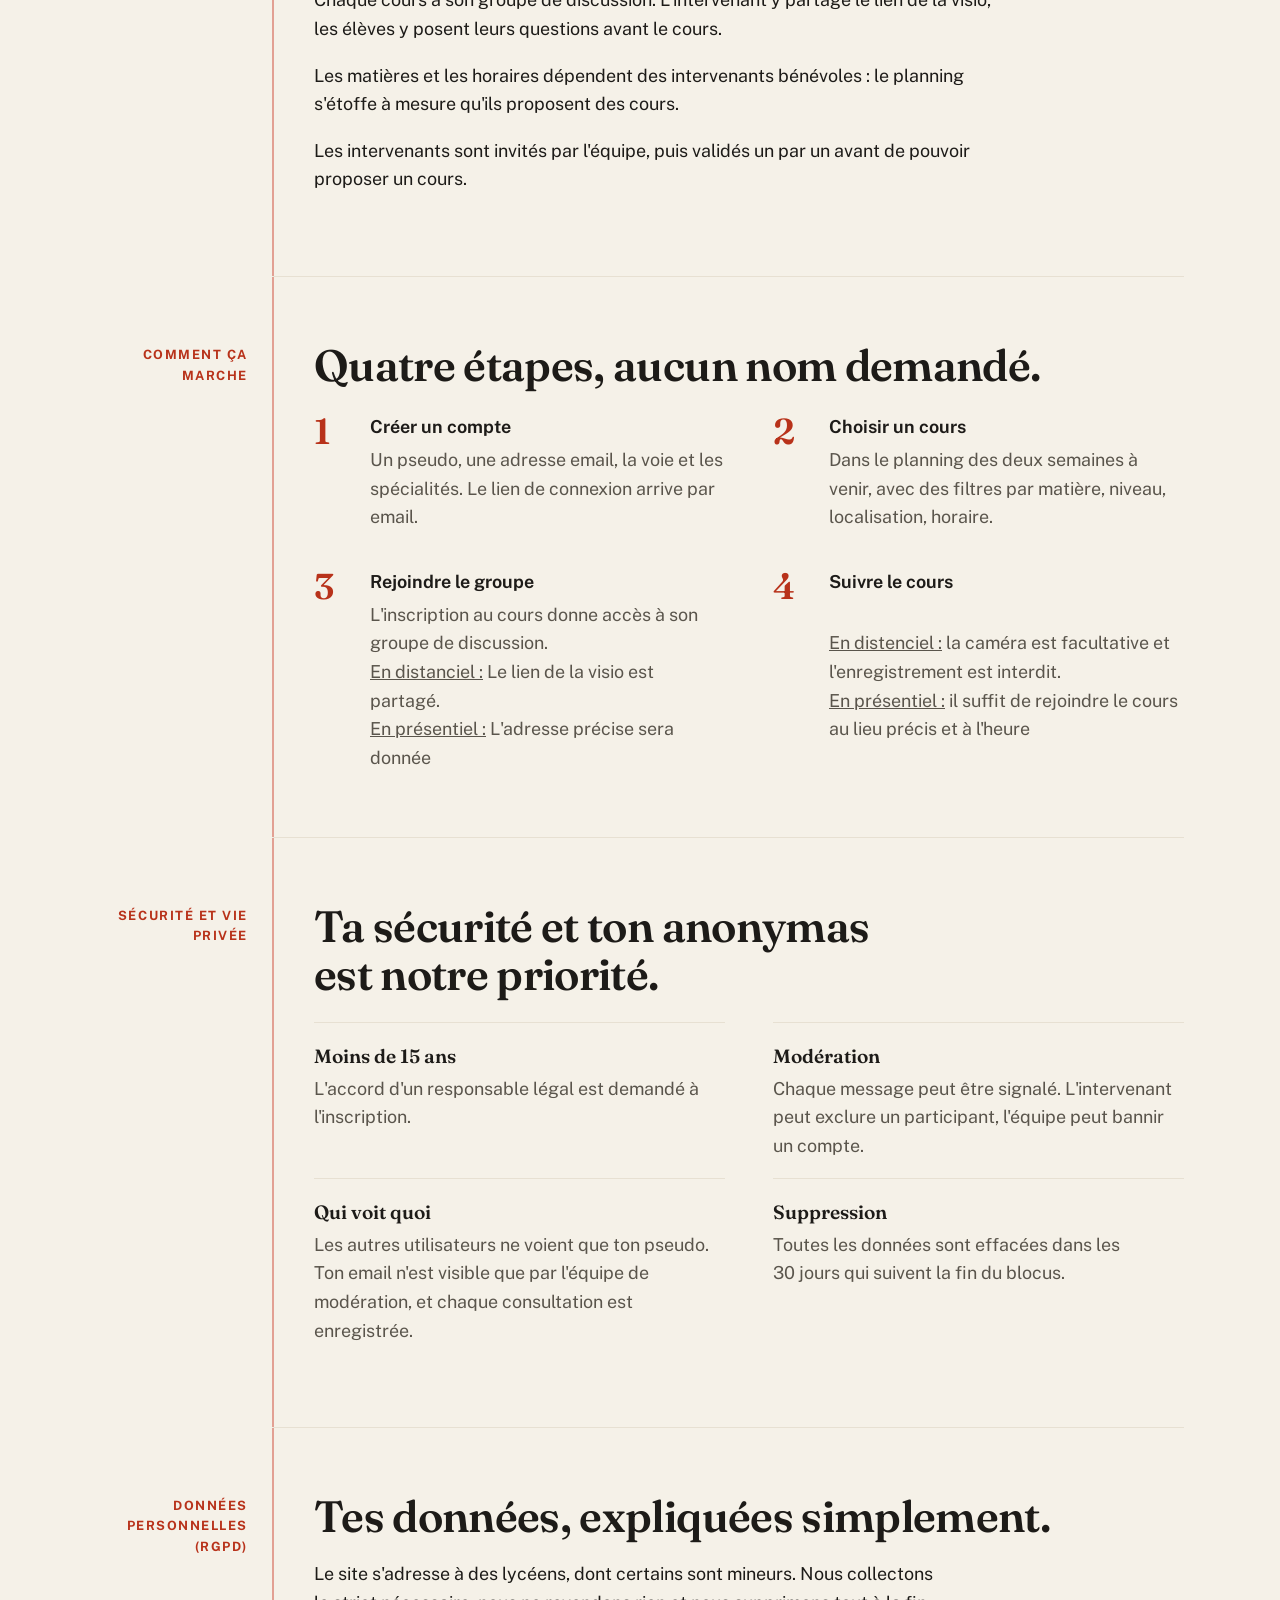
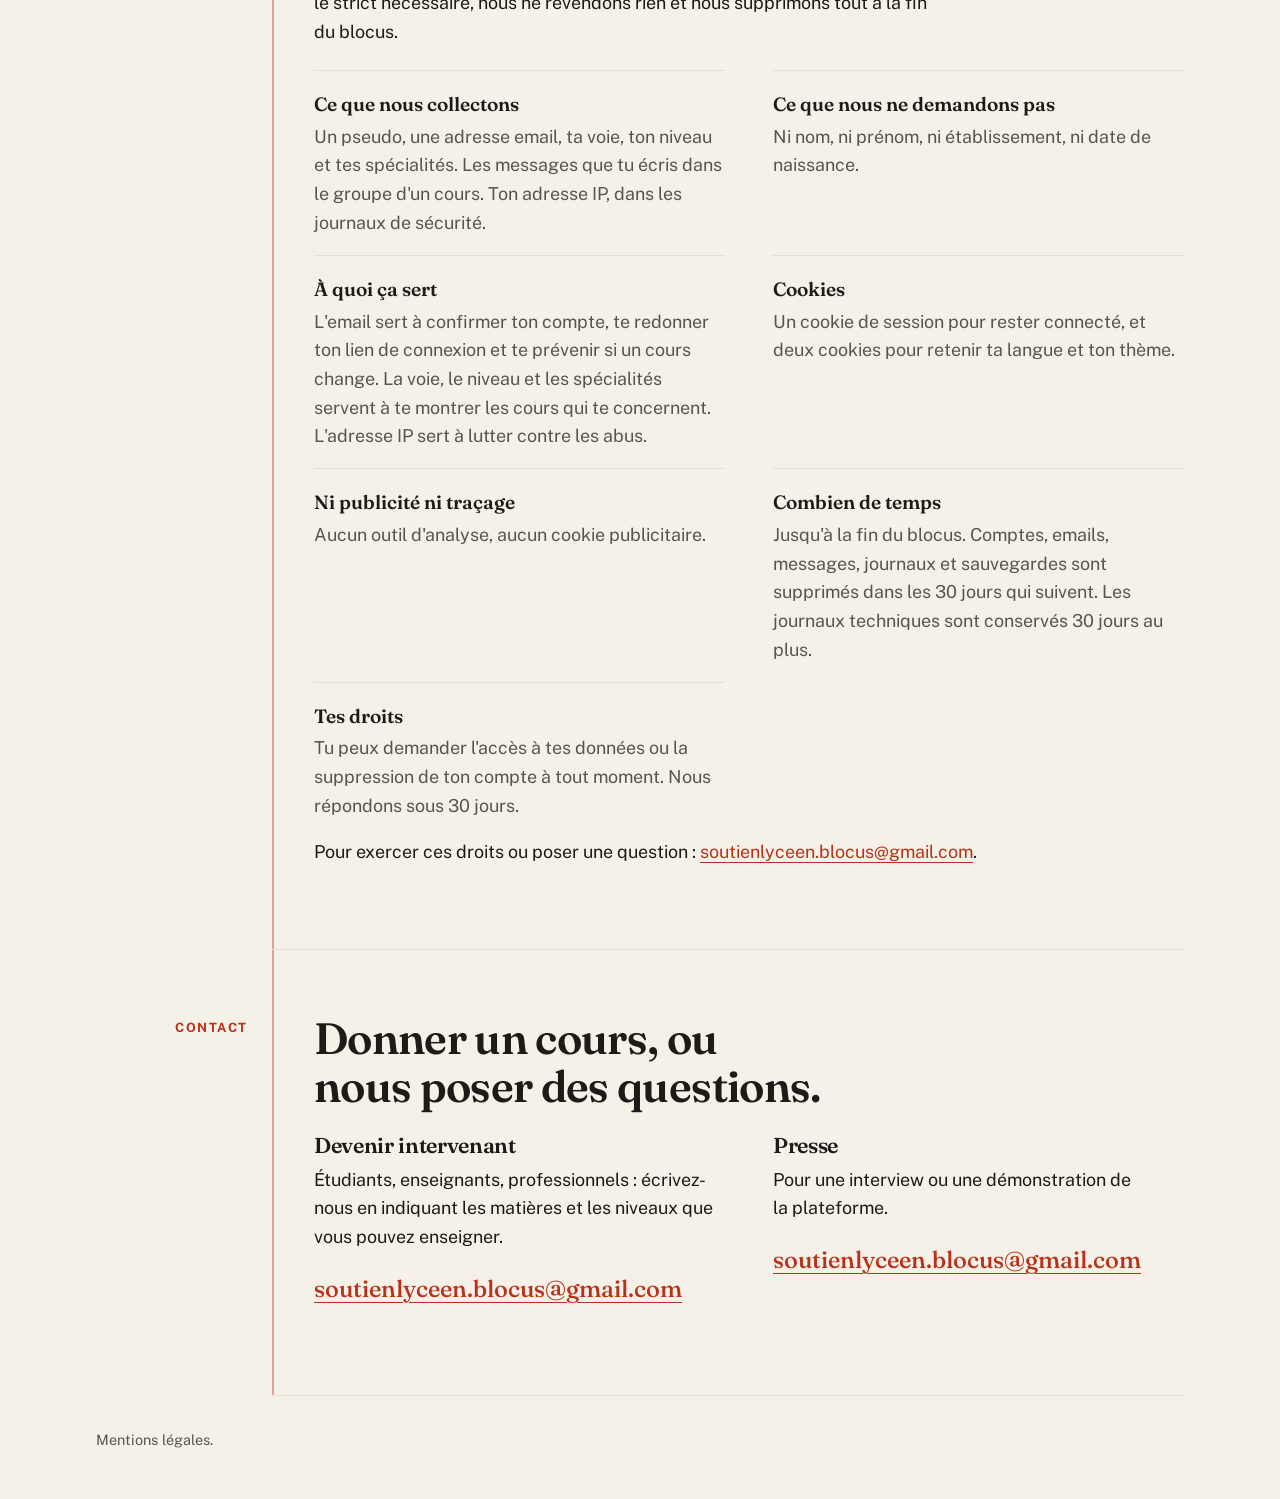
==== commit 7f2d2840: "Vitrine : corrections du contenu du site" ====
--- a/index.html
+++ b/index.html
@@ -42,10 +42,10 @@
         <div class="bloc__contenu">
           <h1 id="titre">Étudier en plein blocus, <em>c'est désormais possible.</em></h1>
           <p class="accroche">Réserve un créneau parmi les matières proposées, selon les disponibilités de nos intervenants bénévoles.</p>
-          <p class="chapeau">Des bénévoles donnent des cours gratuits en visio aux lycéens, de la première à la terminale. Pour s'inscrire, il faut un pseudo, une adresse email, son niveau et ses spécialités.</p>
+          <p class="chapeau">Des bénévoles donnent des cours gratuits en visio et en présentiel aux lycéens, de la première à la terminale. Pour s'inscrire, il faut un pseudo, une adresse email, son niveau et ses spécialités.</p>
           <dl class="faits">
             <div><dt>Prix</dt><dd>Gratuit</dd></div>
-            <div><dt>Format</dt><dd>Visio, 30&nbsp;min à 2&nbsp;h</dd></div>
+            <div><dt>Format</dt><dd>Visio, Présentiel, de 30&nbsp;min à 2&nbsp;h</dd></div>
             <div><dt>Entre utilisateurs</dt><dd>Pseudo seulement</dd></div>
             <div><dt>Niveaux</dt><dd>Première à terminale</dd></div>
           </dl>
@@ -57,8 +57,8 @@
         <div class="bloc__contenu">
           <h2 id="titre-pourquoi">Revendiquer un avenir meilleur ne doit pas coûter ses études.</h2>
           <p>Nous sommes un groupe de bénévoles. Notre objectif : garantir l'accès à l'éducation à tous les lycéens et lycéennes qui manifestent et font blocus.</p>
-          <p>Étudier est un droit et un privilège. Aucun jeune ne devrait avoir à choisir entre revendiquer un avenir meilleur et poursuivre ses études.</p>
-          <p>Le projet repose sur l'entraide entre lycéens : un soutien scolaire gratuit, avec des cours et des TD, pour réviser sereinement pendant le blocus.</p>
+          <p>Étudier est un droit, mais certainement pas un privilège. Aucun jeune ne devrait avoir à choisir entre revendiquer un avenir meilleur et poursuivre ses études.</p>
+          <p>Le projet repose sur l'entraide entre lycéens : un soutien scolaire gratuit, avec des cours, des TD et des séances ludiques, pour réviser sereinement pendant le blocus.</p>
         </div>
       </section>
 
@@ -79,9 +79,9 @@
           <h2 id="titre-fonctionnement">Quatre étapes, aucun nom demandé.</h2>
           <ol class="etapes">
             <li><strong>Créer un compte</strong><span>Un pseudo, une adresse email, la voie et les spécialités. Le lien de connexion arrive par email.</span></li>
-            <li><strong>Choisir un cours</strong><span>Dans le planning des deux semaines à venir, avec des filtres par matière, niveau et spécialité.</span></li>
-            <li><strong>Rejoindre le groupe</strong><span>L'inscription au cours donne accès à son groupe de discussion, où le lien de la visio est partagé.</span></li>
-            <li><strong>Suivre le cours</strong><span>Avec son pseudo, caméra facultative. Les règles du site interdisent d'enregistrer les cours.</span></li>
+            <li><strong>Choisir un cours</strong><span>Dans le planning des deux semaines à venir, avec des filtres par matière, niveau, localisation, horaire.</span></li>
+            <li><strong>Rejoindre le groupe</strong><span>L'inscription au cours donne accès à son groupe de discussion. <br/> <u>En distanciel :</u> Le lien de la visio est partagé. <br/> <u>En présentiel :</u> L'adresse précise sera donnée</span></li>
+            <li><strong>Suivre le cours</strong><span><u>En distenciel :</u> la caméra est facultative et  l'enregistrement est interdit. <br/> <u>En présentiel :</u> il suffit de rejoindre le cours au lieu précis et à l'heure</span></li>
           </ol>
         </div>
       </section>
@@ -89,14 +89,12 @@
       <section class="bloc" id="securite" aria-labelledby="titre-securite">
         <p class="bloc__marge">Sécurité et vie privée</p>
         <div class="bloc__contenu">
-          <h2 id="titre-securite">Le minimum de données, et elles disparaissent après le blocus.</h2>
+          <h2 id="titre-securite">Ta sécurité et ton anonymas est notre priorité.</h2>
           <ul class="garanties">
-            <li><strong>Pseudo seulement</strong><span>Les autres utilisateurs ne voient jamais le nom ni l'email d'un élève.</span></li>
-            <li><strong>Rien d'inutile</strong><span>Ni nom, ni établissement, ni date de naissance.</span></li>
-            <li><strong>Ni publicité ni traçage</strong><span>Aucun outil d'analyse, aucun cookie publicitaire.</span></li>
             <li><strong>Moins de 15&nbsp;ans</strong><span>L'accord d'un responsable légal est demandé à l'inscription.</span></li>
             <li><strong>Modération</strong><span>Chaque message peut être signalé. L'intervenant peut exclure un participant, l'équipe peut bannir un compte.</span></li>
-            <li><strong>Suppression</strong><span>Toutes les données sont effacées dans les 30&nbsp;jours qui suivent la fin du blocus.</span></li>
+            <li><strong>Qui voit quoi</strong><span>Les autres utilisateurs ne voient que ton pseudo. Ton email n'est visible que par l'équipe de modération, et chaque consultation est enregistrée.</span></li>
+            <li><strong>Suppression</strong><span>Toutes les données sont effacées dans les 30&nbsp;jours qui suivent la fin du blocus.</span></li> <!--c'est-à-dire ?-->
           </ul>
         </div>
       </section>
@@ -110,10 +108,9 @@
             <li><strong>Ce que nous collectons</strong><span>Un pseudo, une adresse email, ta voie, ton niveau et tes spécialités. Les messages que tu écris dans le groupe d'un cours. Ton adresse IP, dans les journaux de sécurité.</span></li>
             <li><strong>Ce que nous ne demandons pas</strong><span>Ni nom, ni prénom, ni établissement, ni date de naissance.</span></li>
             <li><strong>À quoi ça sert</strong><span>L'email sert à confirmer ton compte, te redonner ton lien de connexion et te prévenir si un cours change. La voie, le niveau et les spécialités servent à te montrer les cours qui te concernent. L'adresse IP sert à lutter contre les abus.</span></li>
-            <li><strong>Qui voit quoi</strong><span>Les autres utilisateurs ne voient que ton pseudo. Ton email n'est visible que par l'équipe de modération, et chaque consultation est enregistrée.</span></li>
-            <li><strong>Cookies</strong><span>Un cookie de session pour rester connecté, et deux cookies pour retenir ta langue et ton thème. Aucun cookie publicitaire, aucun outil de mesure d'audience.</span></li>
+            <li><strong>Cookies</strong><span>Un cookie de session pour rester connecté, et deux cookies pour retenir ta langue et ton thème.</span></li>
+            <li><strong>Ni publicité ni traçage</strong><span>Aucun outil d'analyse, aucun cookie publicitaire.</span></li>
             <li><strong>Combien de temps</strong><span>Jusqu'à la fin du blocus. Comptes, emails, messages, journaux et sauvegardes sont supprimés dans les 30&nbsp;jours qui suivent. Les journaux techniques sont conservés 30&nbsp;jours au plus.</span></li>
-            <li><strong>Moins de 15&nbsp;ans</strong><span>Un accord d'un responsable légal est demandé à l'inscription.</span></li>
             <li><strong>Tes droits</strong><span>Tu peux demander l'accès à tes données ou la suppression de ton compte à tout moment. Nous répondons sous 30&nbsp;jours.</span></li>
           </ul>
           <p>Pour exercer ces droits ou poser une question : <a href="mailto:soutienlyceen.blocus@gmail.com">soutienlyceen.blocus@gmail.com</a>.</p>
@@ -141,7 +138,7 @@
     </main>
 
     <footer class="pied">
-      <p>Projet bénévole. Données supprimées après le blocus.</p>
+      <p>Mentions légales.</p>
       <div class="acces" hidden>
         <a class="bouton" href="inscription/index.html">S'inscrire</a>
         <a class="bouton bouton--discret" href="lien-perdu/index.html">J'ai déjà un lien personnel</a>
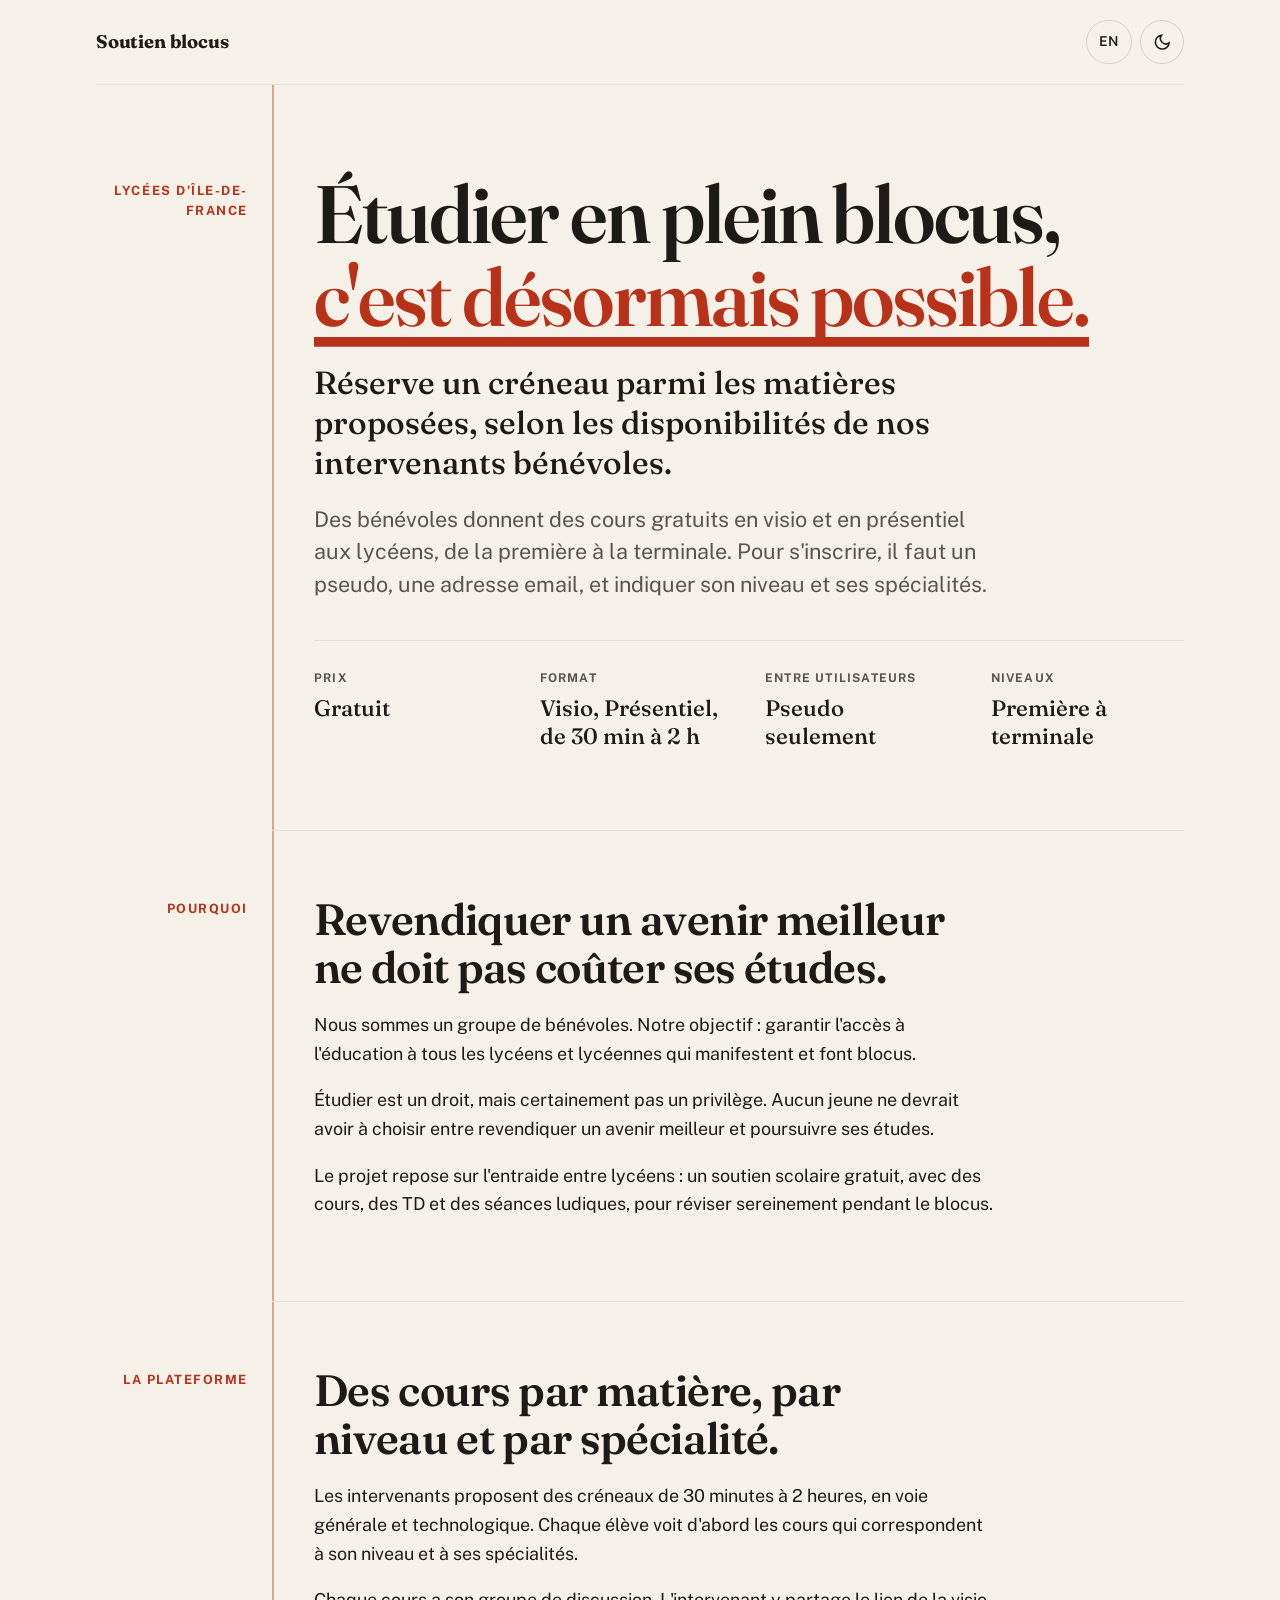
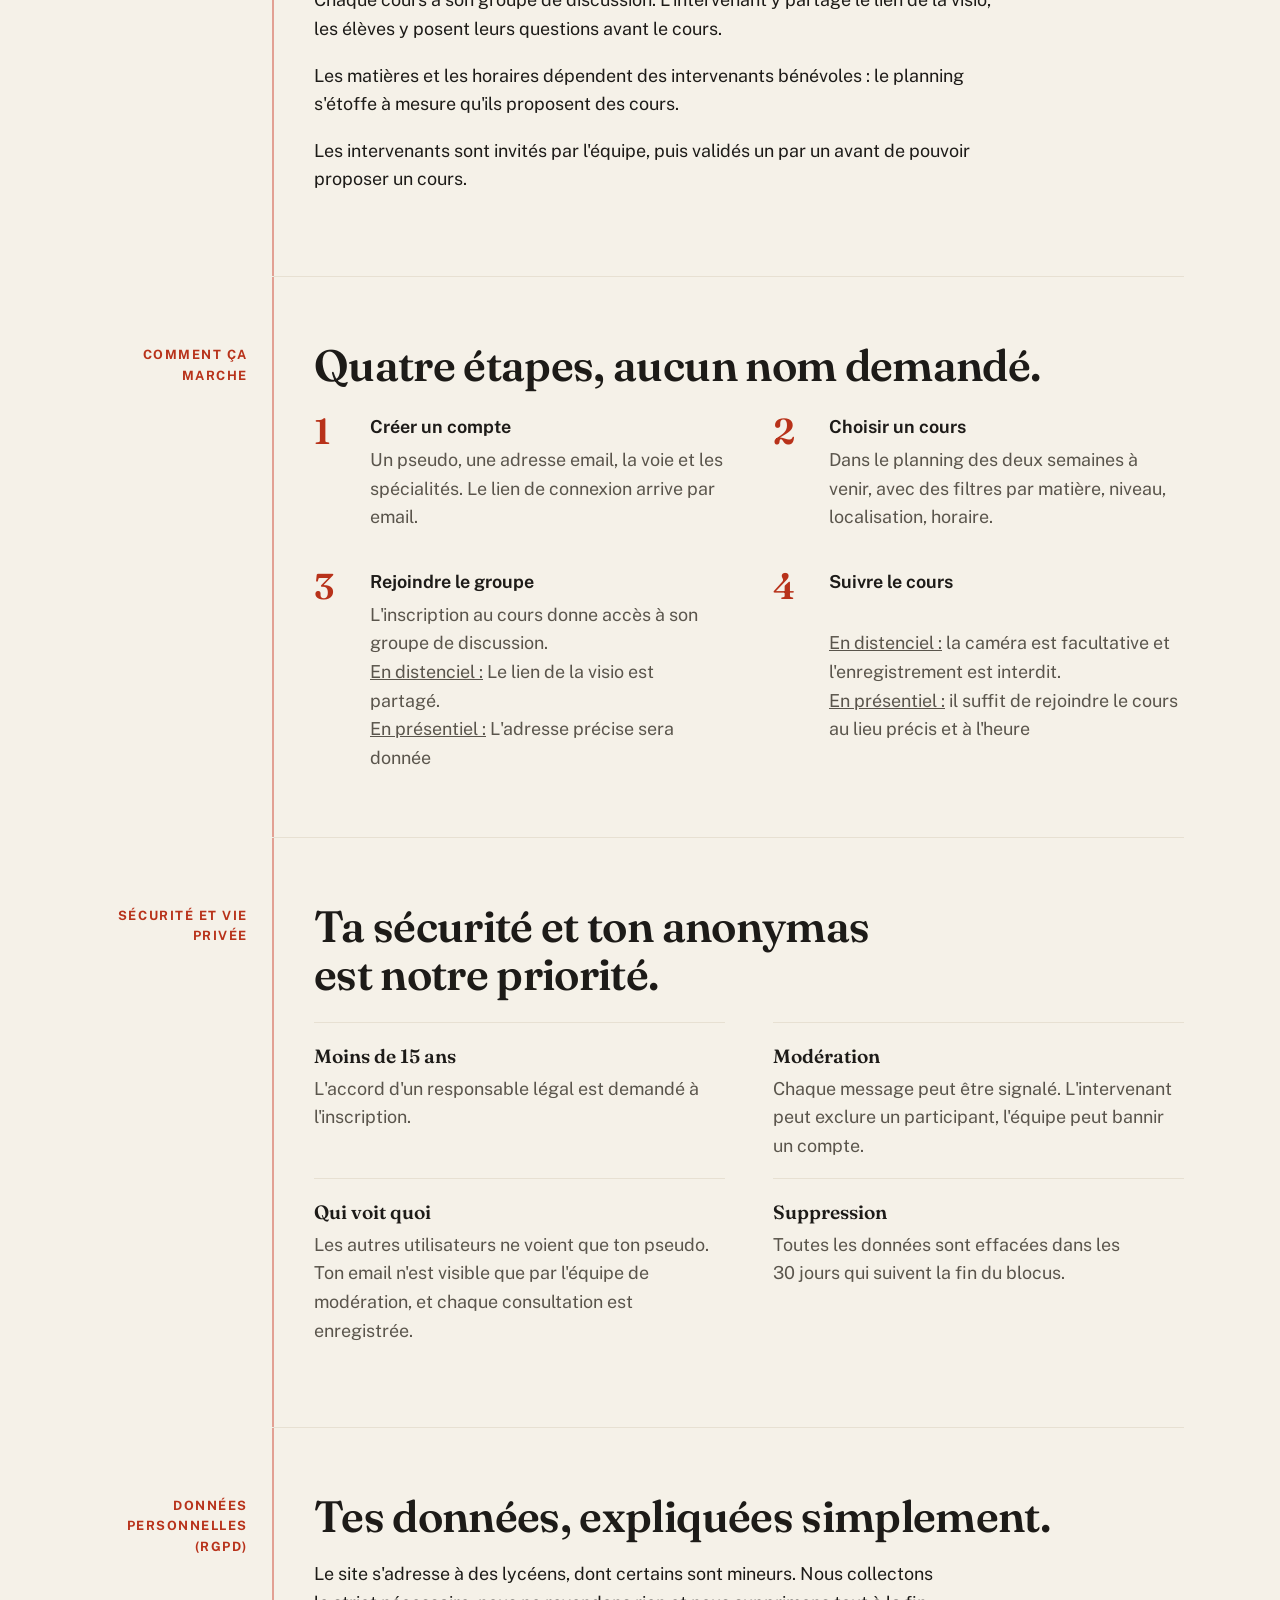
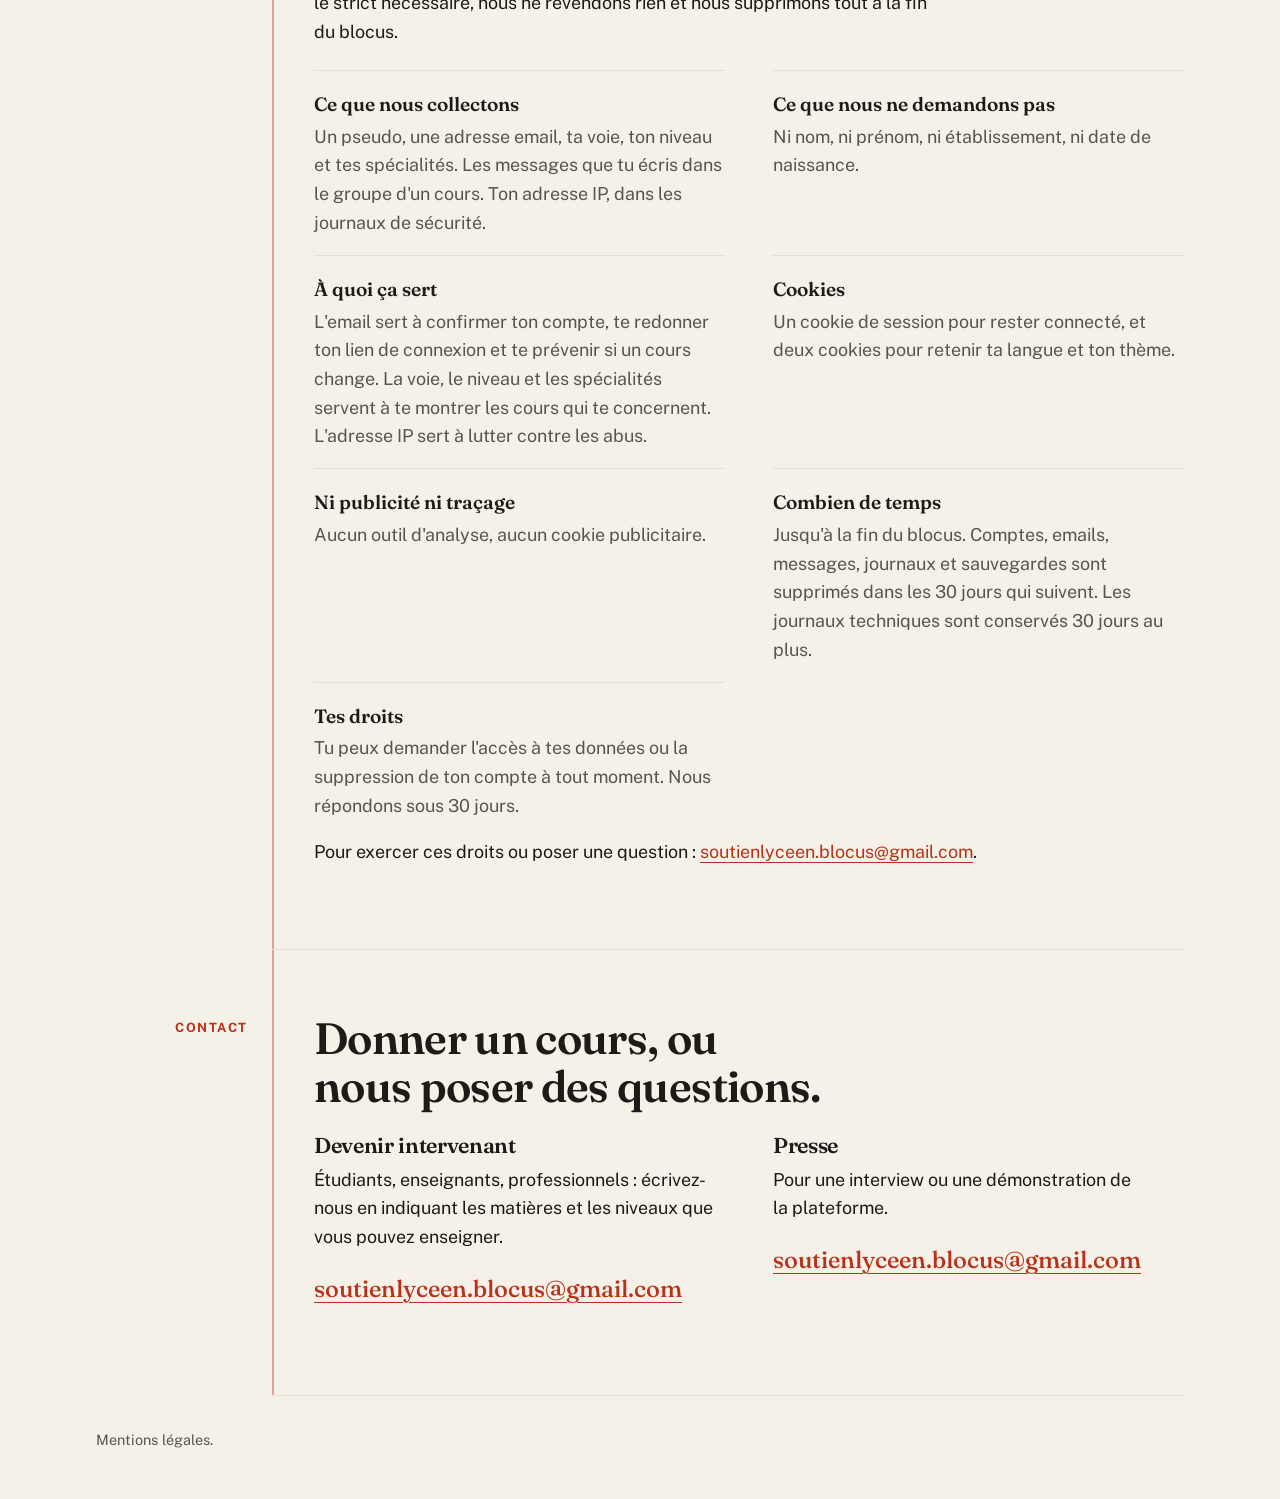
==== commit 3ad8018d: "Vitrine : corrections de fautes" ====
--- a/index.html
+++ b/index.html
@@ -10,8 +10,8 @@
   <meta property="og:title" content="Étudier en plein blocus, c'est désormais possible">
   <meta property="og:description" content="Des bénévoles donnent des cours gratuits en visio aux lycéens. Anonymes entre utilisateurs, aucune donnée inutile.">
   <meta property="og:locale" content="fr_FR">
-  <meta property="og:image" content="https://soutienlyceeblocus.github.io/cours-distanciel/og.png">
-  <meta property="og:url" content="https://soutienlyceeblocus.github.io/cours-distanciel/">
+  <meta property="og:image" content="https://soutienlyceeblocus.github.io/cours-distenciel/og.png">
+  <meta property="og:url" content="https://soutienlyceeblocus.github.io/cours-distenciel/">
   <meta property="og:image:width" content="1200">
   <meta property="og:image:height" content="630">
   <meta property="og:image:alt" content="Étudier en plein blocus, c'est désormais possible. Cours gratuits en visio, anonymes entre utilisateurs.">
@@ -42,7 +42,7 @@
         <div class="bloc__contenu">
           <h1 id="titre">Étudier en plein blocus, <em>c'est désormais possible.</em></h1>
           <p class="accroche">Réserve un créneau parmi les matières proposées, selon les disponibilités de nos intervenants bénévoles.</p>
-          <p class="chapeau">Des bénévoles donnent des cours gratuits en visio et en présentiel aux lycéens, de la première à la terminale. Pour s'inscrire, il faut un pseudo, une adresse email, son niveau et ses spécialités.</p>
+          <p class="chapeau">Des bénévoles donnent des cours gratuits en visio et en présentiel aux lycéens, de la première à la terminale. Pour s'inscrire, il faut un pseudo, une adresse email, et indiquer son niveau et ses spécialités.</p>
           <dl class="faits">
             <div><dt>Prix</dt><dd>Gratuit</dd></div>
             <div><dt>Format</dt><dd>Visio, Présentiel, de 30&nbsp;min à 2&nbsp;h</dd></div>
@@ -80,7 +80,7 @@
           <ol class="etapes">
             <li><strong>Créer un compte</strong><span>Un pseudo, une adresse email, la voie et les spécialités. Le lien de connexion arrive par email.</span></li>
             <li><strong>Choisir un cours</strong><span>Dans le planning des deux semaines à venir, avec des filtres par matière, niveau, localisation, horaire.</span></li>
-            <li><strong>Rejoindre le groupe</strong><span>L'inscription au cours donne accès à son groupe de discussion. <br/> <u>En distanciel :</u> Le lien de la visio est partagé. <br/> <u>En présentiel :</u> L'adresse précise sera donnée</span></li>
+            <li><strong>Rejoindre le groupe</strong><span>L'inscription au cours donne accès à son groupe de discussion. <br/> <u>En distenciel :</u> Le lien de la visio est partagé. <br/> <u>En présentiel :</u> L'adresse précise sera donnée</span></li>
             <li><strong>Suivre le cours</strong><span><u>En distenciel :</u> la caméra est facultative et  l'enregistrement est interdit. <br/> <u>En présentiel :</u> il suffit de rejoindre le cours au lieu précis et à l'heure</span></li>
           </ol>
         </div>
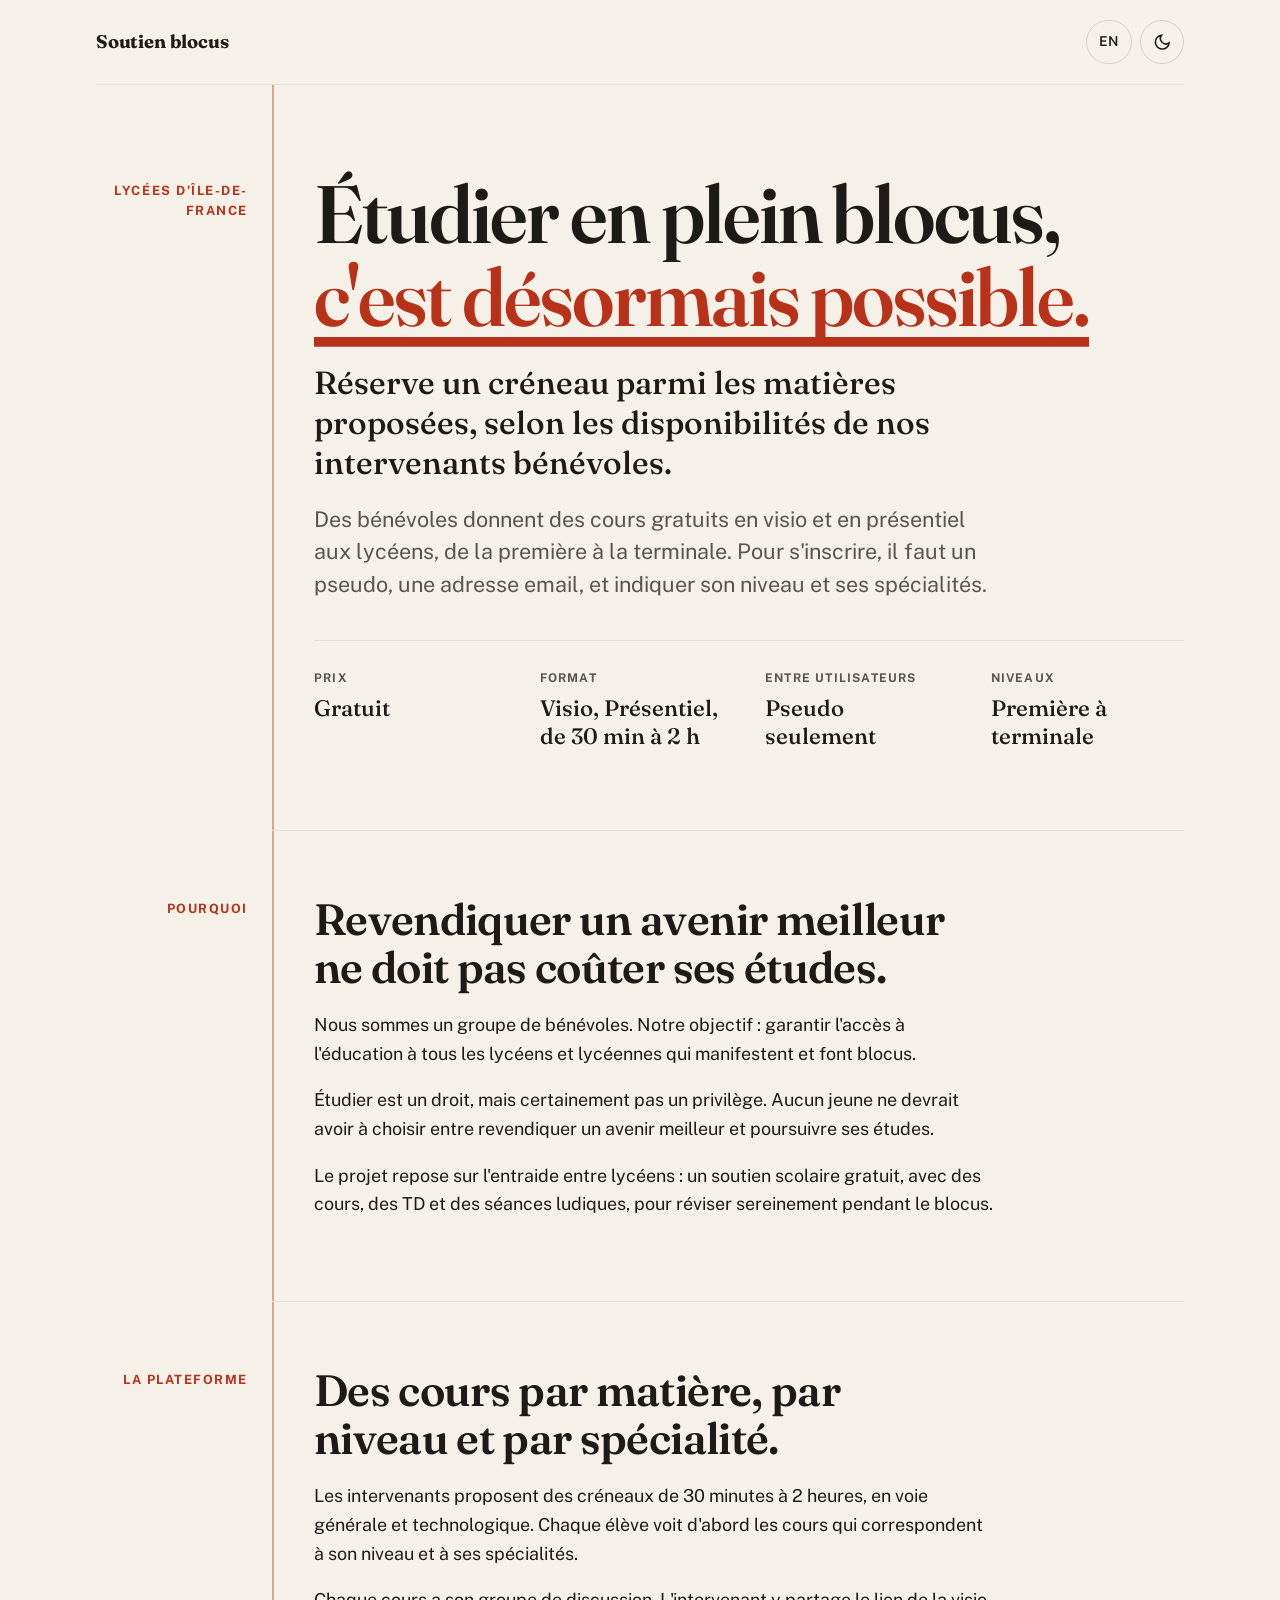
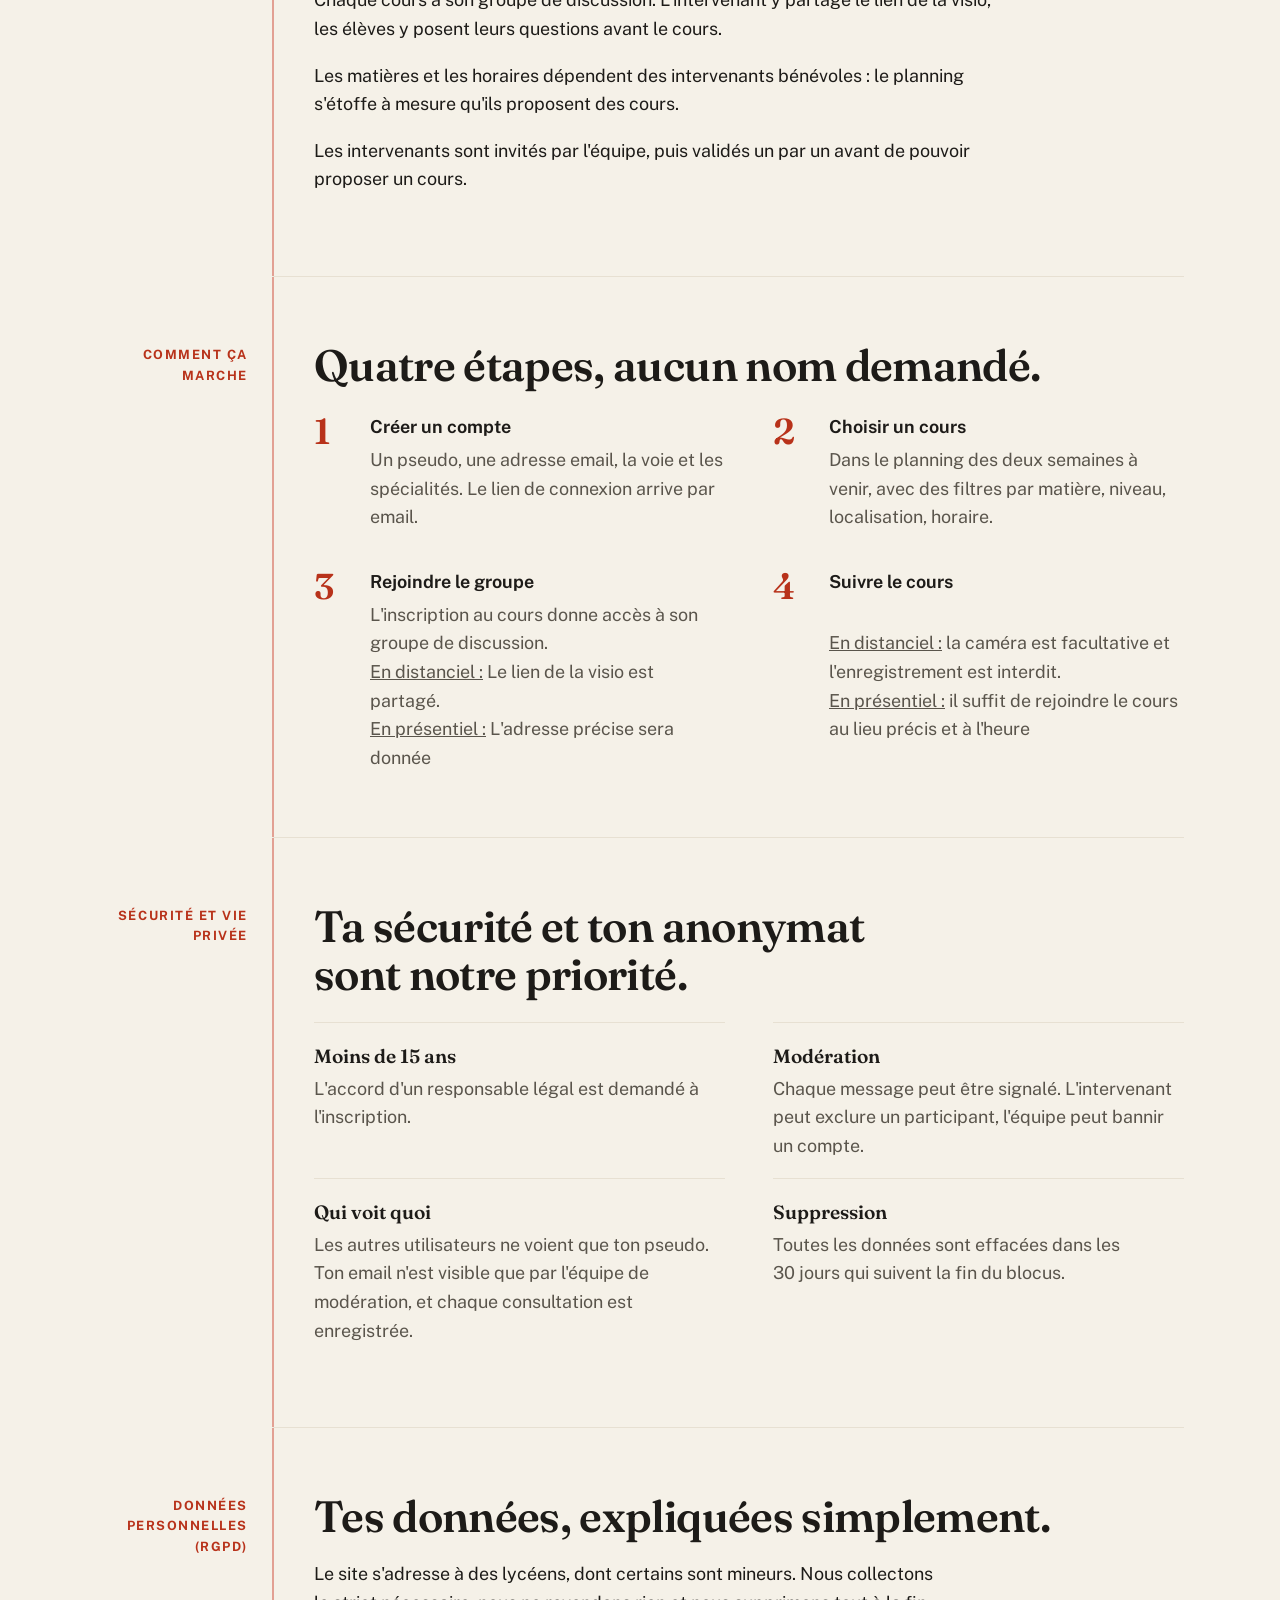
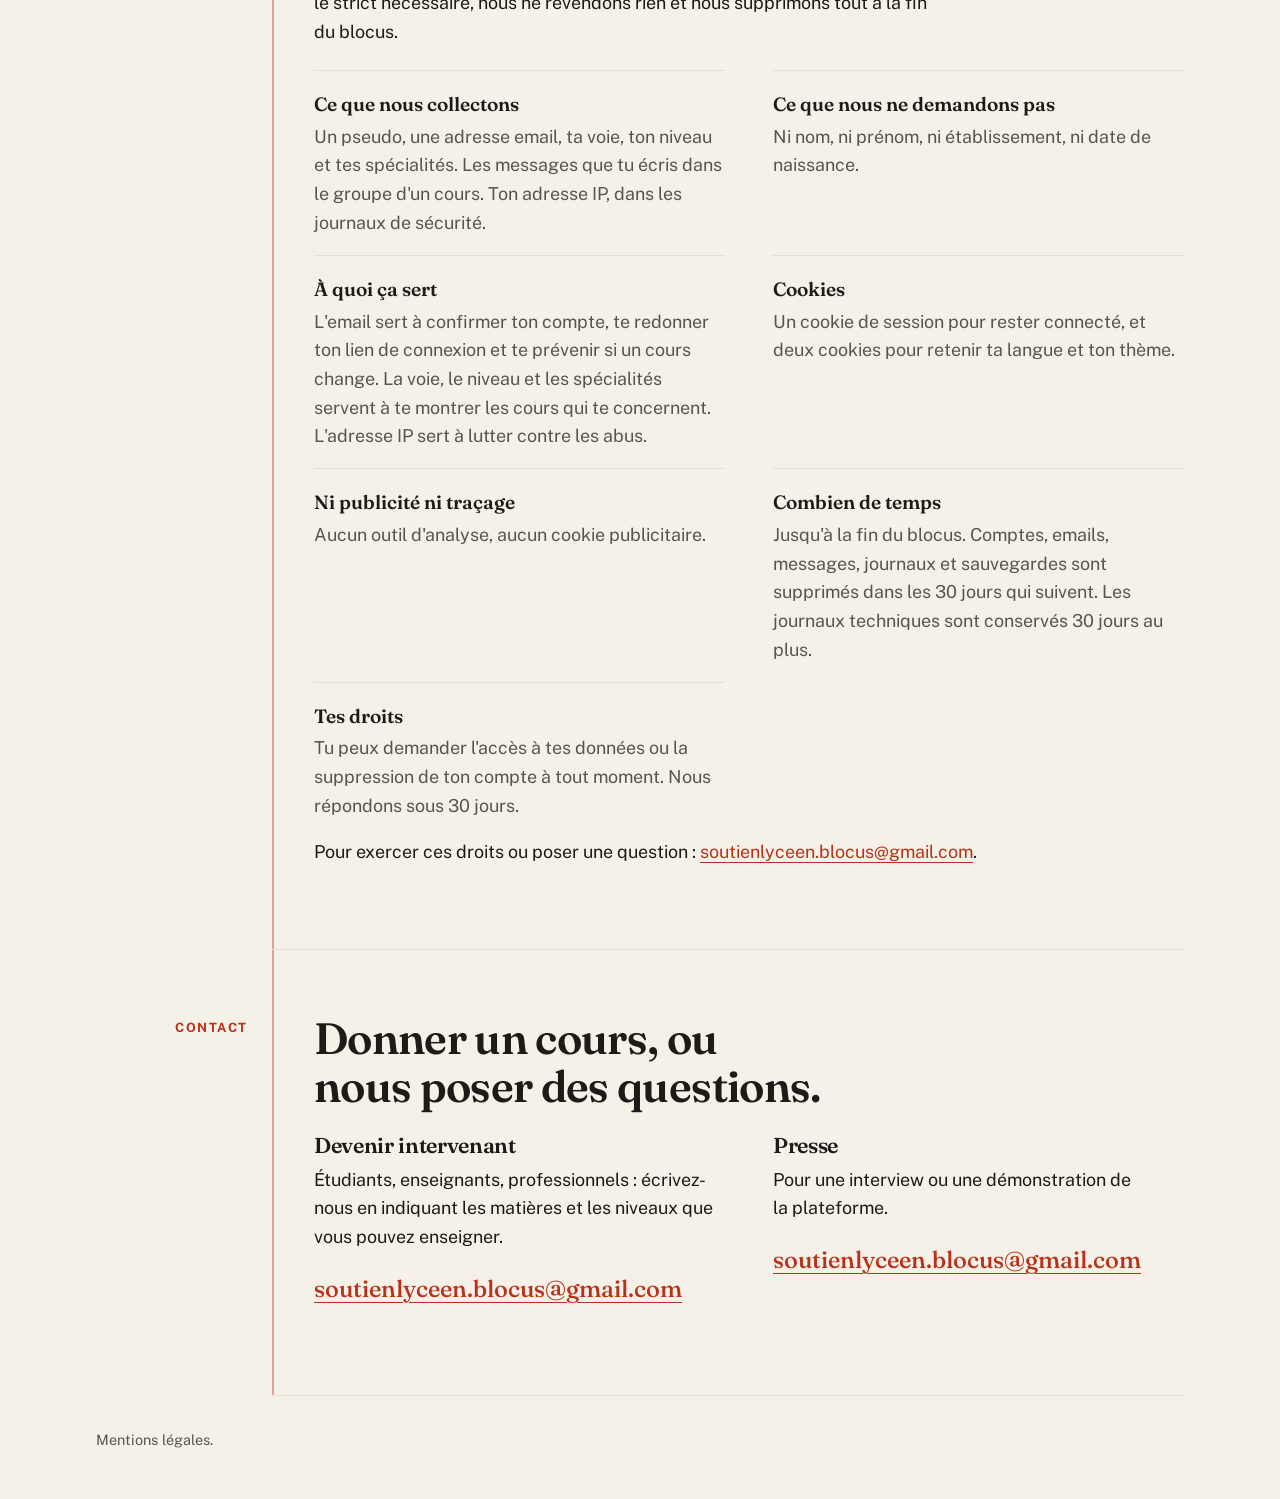
==== commit aa486bdd: "Vitrine : corrections du contenu pour plus de cohérence" ====
--- a/index.html
+++ b/index.html
@@ -10,8 +10,8 @@
   <meta property="og:title" content="Étudier en plein blocus, c'est désormais possible">
   <meta property="og:description" content="Des bénévoles donnent des cours gratuits en visio aux lycéens. Anonymes entre utilisateurs, aucune donnée inutile.">
   <meta property="og:locale" content="fr_FR">
-  <meta property="og:image" content="https://soutienlyceeblocus.github.io/cours-distenciel/og.png">
-  <meta property="og:url" content="https://soutienlyceeblocus.github.io/cours-distenciel/">
+  <meta property="og:image" content="https://soutienlyceeblocus.github.io/cours-distanciel/og.png">
+  <meta property="og:url" content="https://soutienlyceeblocus.github.io/cours-distanciel/">
   <meta property="og:image:width" content="1200">
   <meta property="og:image:height" content="630">
   <meta property="og:image:alt" content="Étudier en plein blocus, c'est désormais possible. Cours gratuits en visio, anonymes entre utilisateurs.">
@@ -80,8 +80,8 @@
           <ol class="etapes">
             <li><strong>Créer un compte</strong><span>Un pseudo, une adresse email, la voie et les spécialités. Le lien de connexion arrive par email.</span></li>
             <li><strong>Choisir un cours</strong><span>Dans le planning des deux semaines à venir, avec des filtres par matière, niveau, localisation, horaire.</span></li>
-            <li><strong>Rejoindre le groupe</strong><span>L'inscription au cours donne accès à son groupe de discussion. <br/> <u>En distenciel :</u> Le lien de la visio est partagé. <br/> <u>En présentiel :</u> L'adresse précise sera donnée</span></li>
-            <li><strong>Suivre le cours</strong><span><u>En distenciel :</u> la caméra est facultative et  l'enregistrement est interdit. <br/> <u>En présentiel :</u> il suffit de rejoindre le cours au lieu précis et à l'heure</span></li>
+            <li><strong>Rejoindre le groupe</strong><span>L'inscription au cours donne accès à son groupe de discussion. <br/> <u>En distanciel :</u> Le lien de la visio est partagé. <br/> <u>En présentiel :</u> L'adresse précise sera donnée</span></li>
+            <li><strong>Suivre le cours</strong><span><u>En distanciel :</u> la caméra est facultative et  l'enregistrement est interdit. <br/> <u>En présentiel :</u> il suffit de rejoindre le cours au lieu précis et à l'heure</span></li>
           </ol>
         </div>
       </section>
@@ -89,7 +89,7 @@
       <section class="bloc" id="securite" aria-labelledby="titre-securite">
         <p class="bloc__marge">Sécurité et vie privée</p>
         <div class="bloc__contenu">
-          <h2 id="titre-securite">Ta sécurité et ton anonymas est notre priorité.</h2>
+          <h2 id="titre-securite">Ta sécurité et ton anonymat sont notre priorité.</h2>
           <ul class="garanties">
             <li><strong>Moins de 15&nbsp;ans</strong><span>L'accord d'un responsable légal est demandé à l'inscription.</span></li>
             <li><strong>Modération</strong><span>Chaque message peut être signalé. L'intervenant peut exclure un participant, l'équipe peut bannir un compte.</span></li>
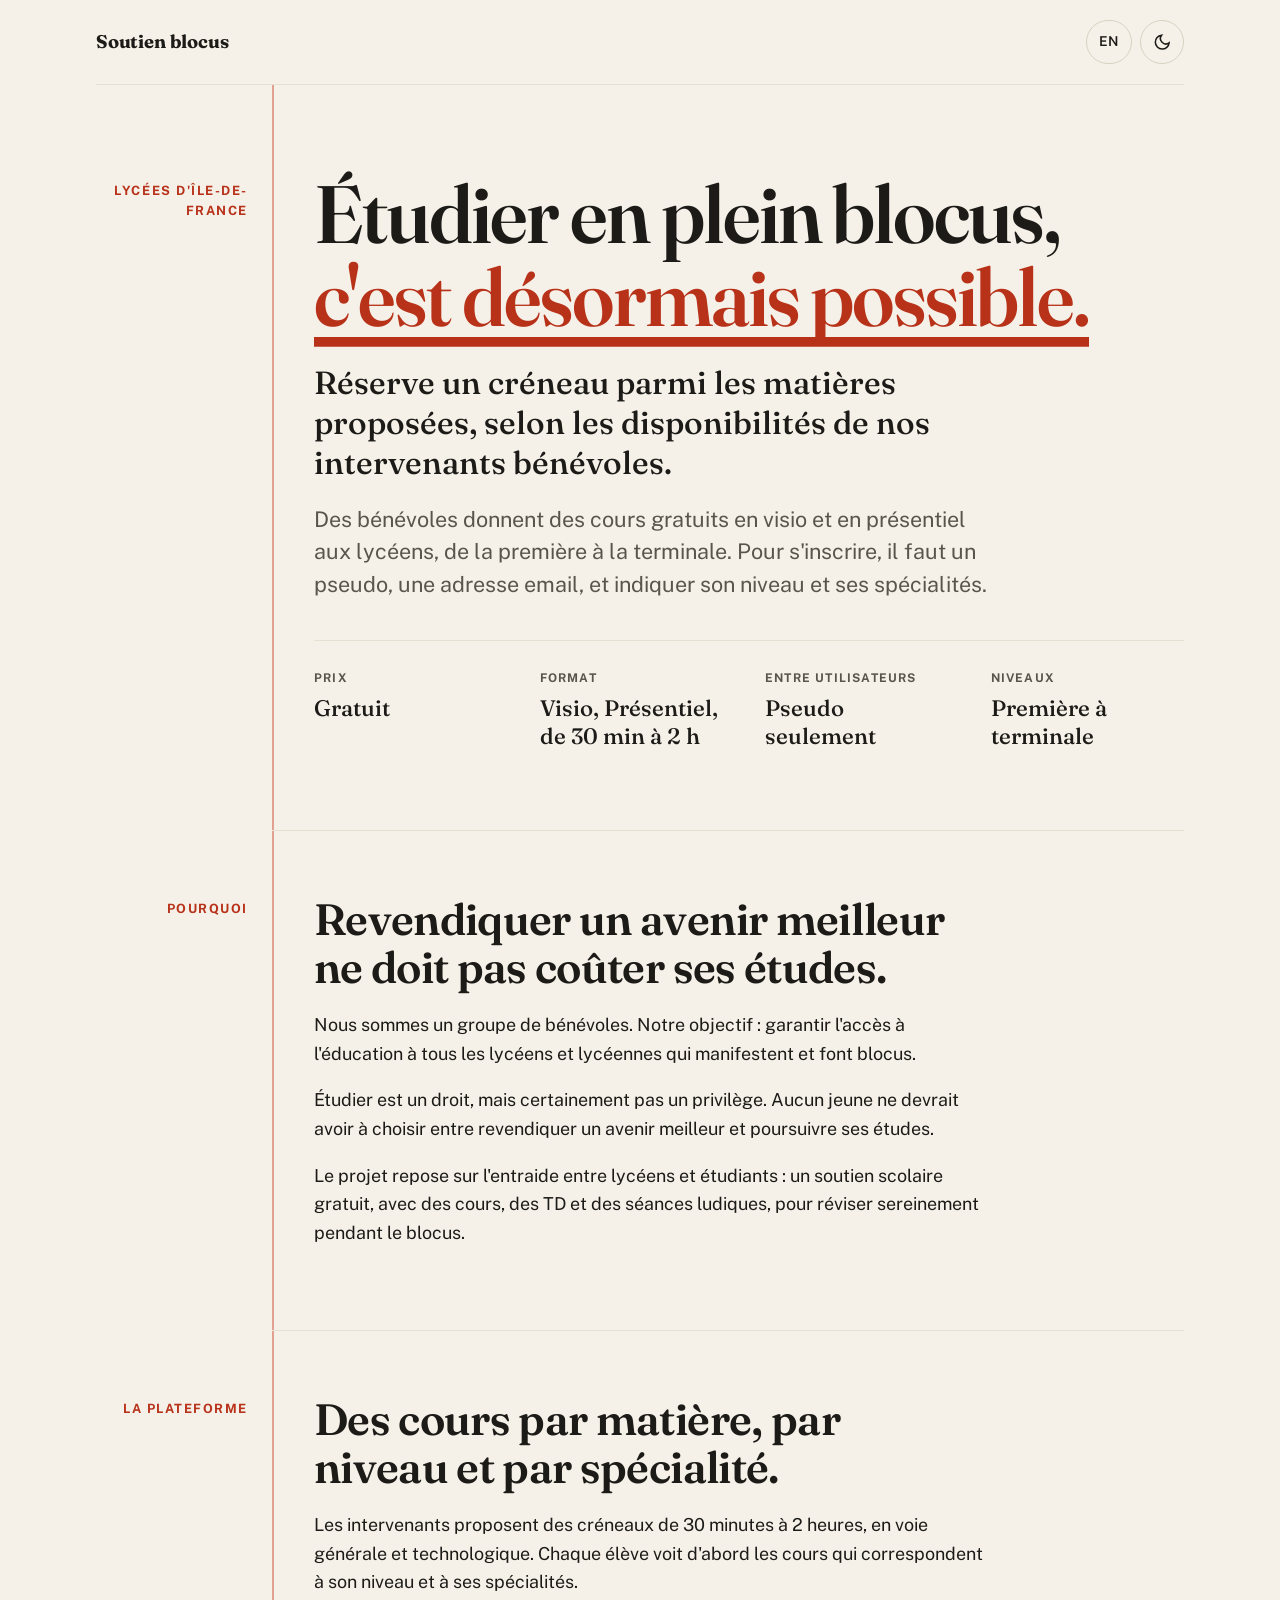
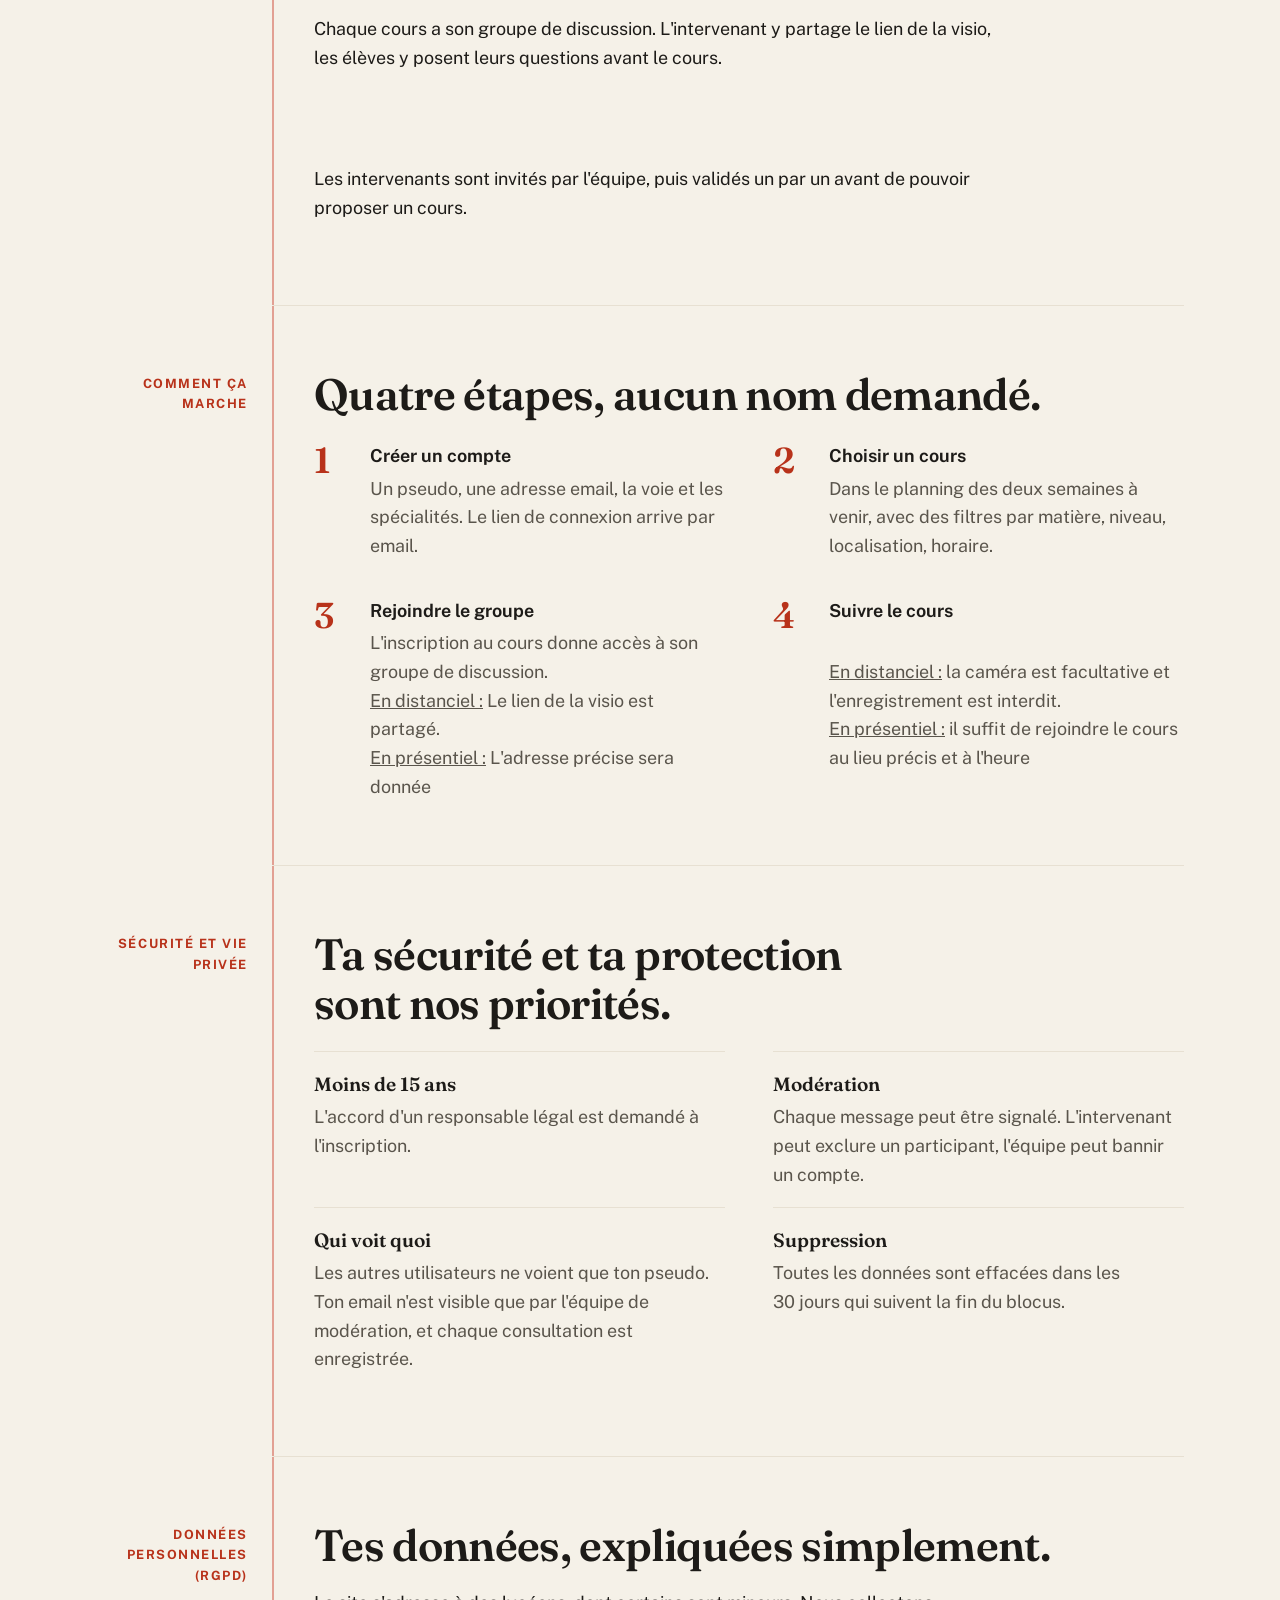
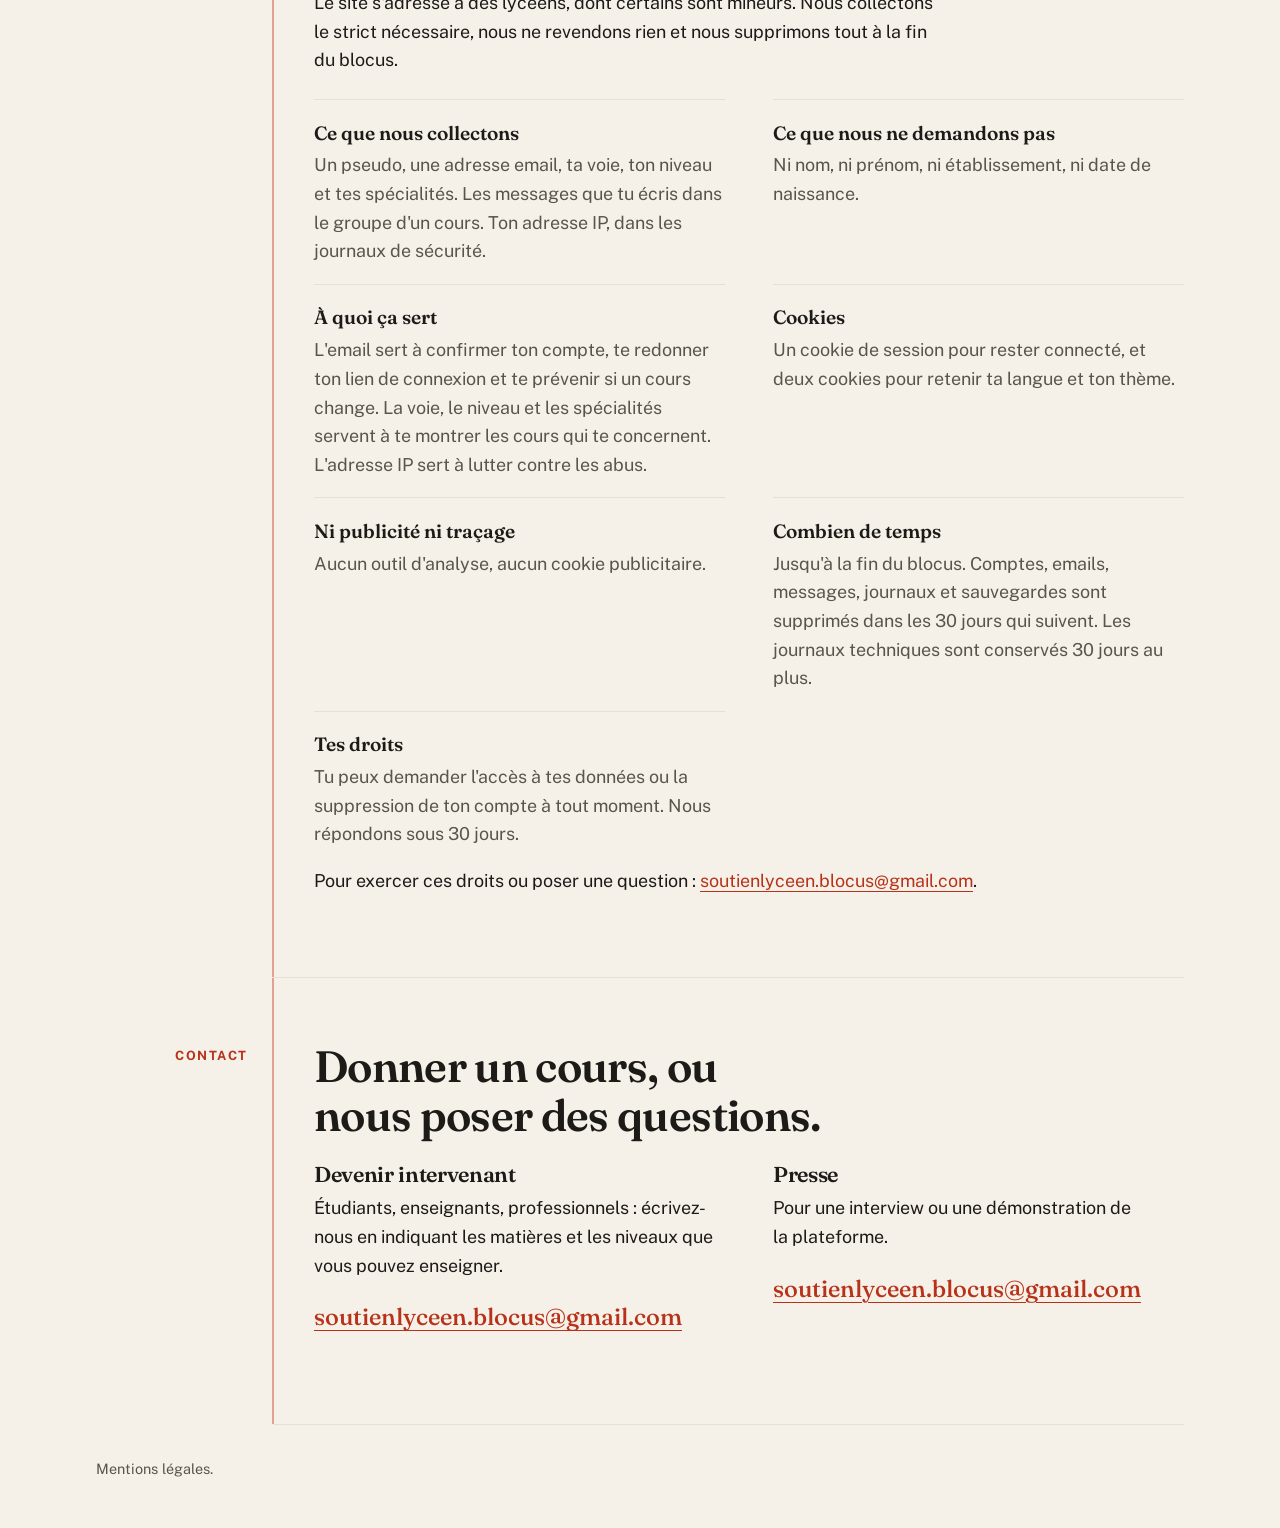
==== commit d6f2d6f9: "Vitrine : corrections de fautes" ====
--- a/index.html
+++ b/index.html
@@ -58,7 +58,7 @@
           <h2 id="titre-pourquoi">Revendiquer un avenir meilleur ne doit pas coûter ses études.</h2>
           <p>Nous sommes un groupe de bénévoles. Notre objectif : garantir l'accès à l'éducation à tous les lycéens et lycéennes qui manifestent et font blocus.</p>
           <p>Étudier est un droit, mais certainement pas un privilège. Aucun jeune ne devrait avoir à choisir entre revendiquer un avenir meilleur et poursuivre ses études.</p>
-          <p>Le projet repose sur l'entraide entre lycéens : un soutien scolaire gratuit, avec des cours, des TD et des séances ludiques, pour réviser sereinement pendant le blocus.</p>
+          <p>Le projet repose sur l'entraide entre lycéens et étudiants : un soutien scolaire gratuit, avec des cours, des TD et des séances ludiques, pour réviser sereinement pendant le blocus.</p>
         </div>
       </section>
 
@@ -89,7 +89,7 @@
       <section class="bloc" id="securite" aria-labelledby="titre-securite">
         <p class="bloc__marge">Sécurité et vie privée</p>
         <div class="bloc__contenu">
-          <h2 id="titre-securite">Ta sécurité et ton anonymat sont notre priorité.</h2>
+          <h2 id="titre-securite">Ta sécurité et ta protection sont nos priorités.</h2>
           <ul class="garanties">
             <li><strong>Moins de 15&nbsp;ans</strong><span>L'accord d'un responsable légal est demandé à l'inscription.</span></li>
             <li><strong>Modération</strong><span>Chaque message peut être signalé. L'intervenant peut exclure un participant, l'équipe peut bannir un compte.</span></li>
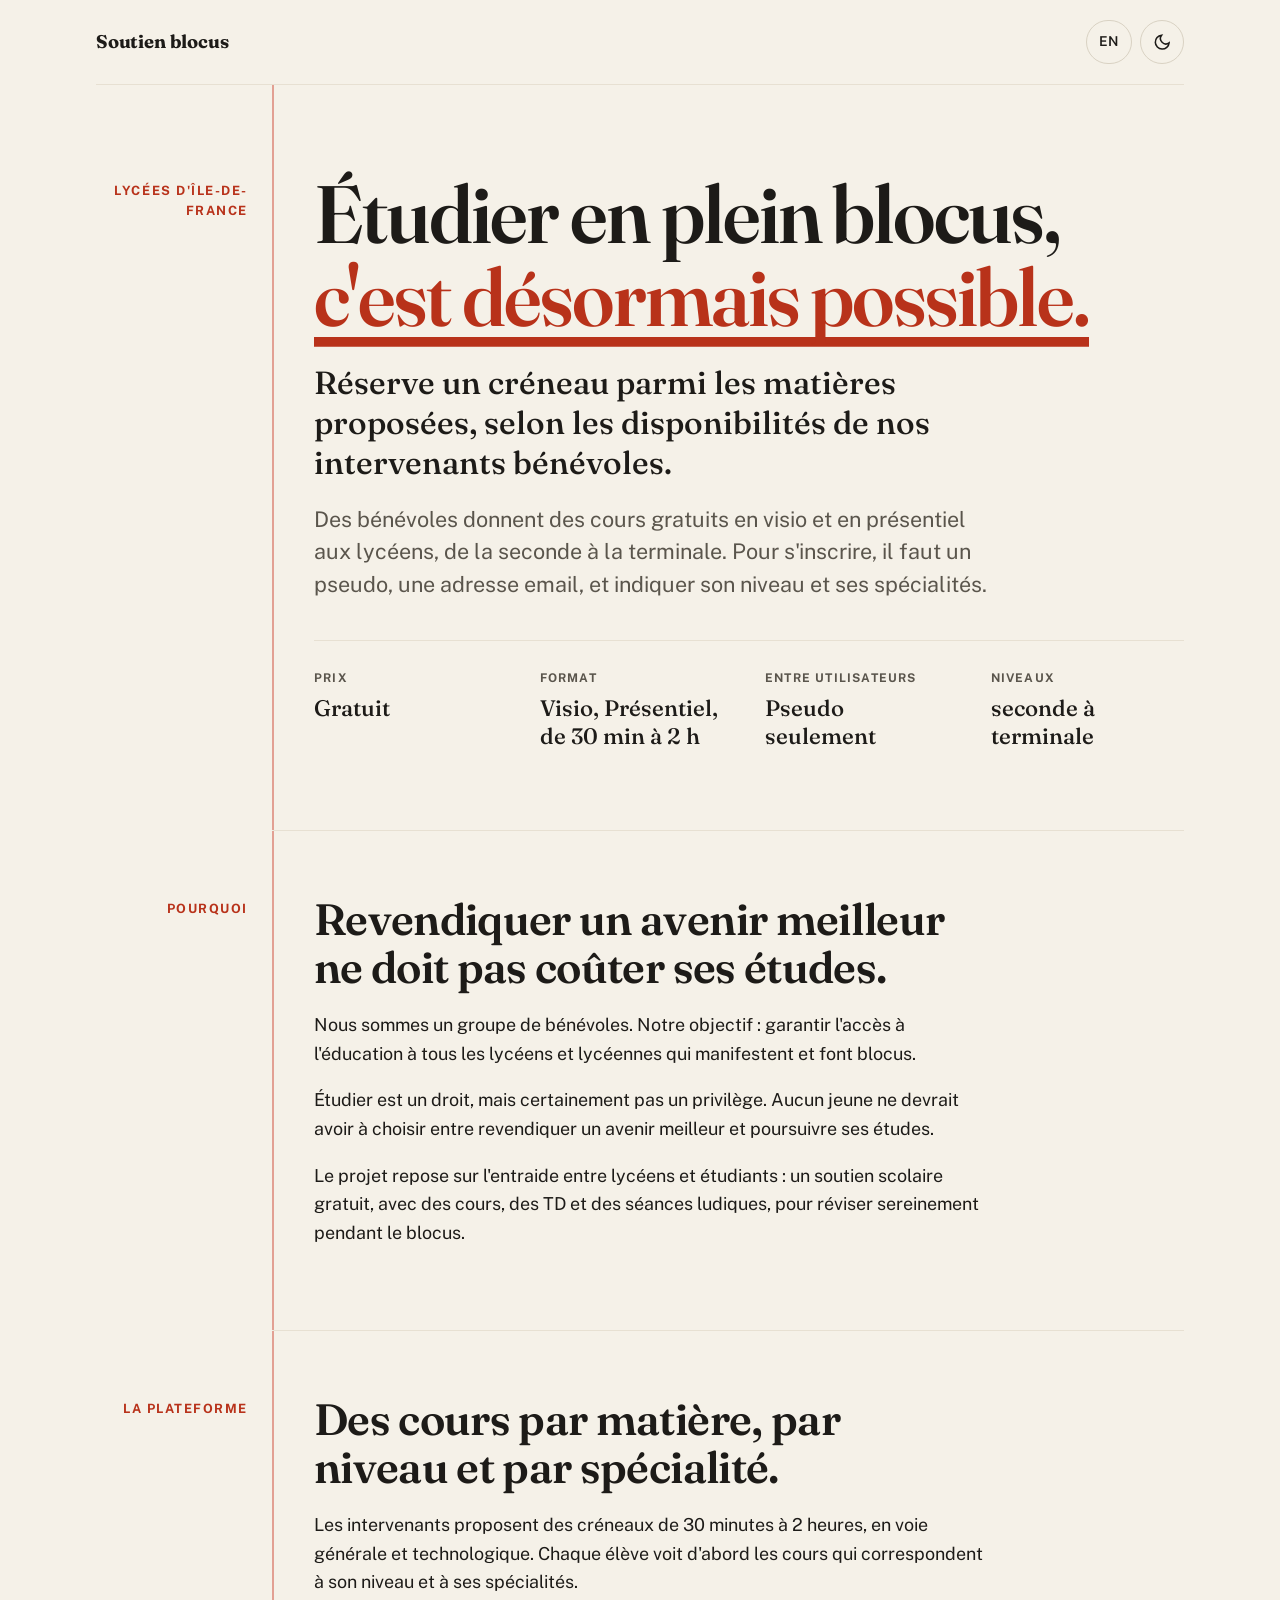
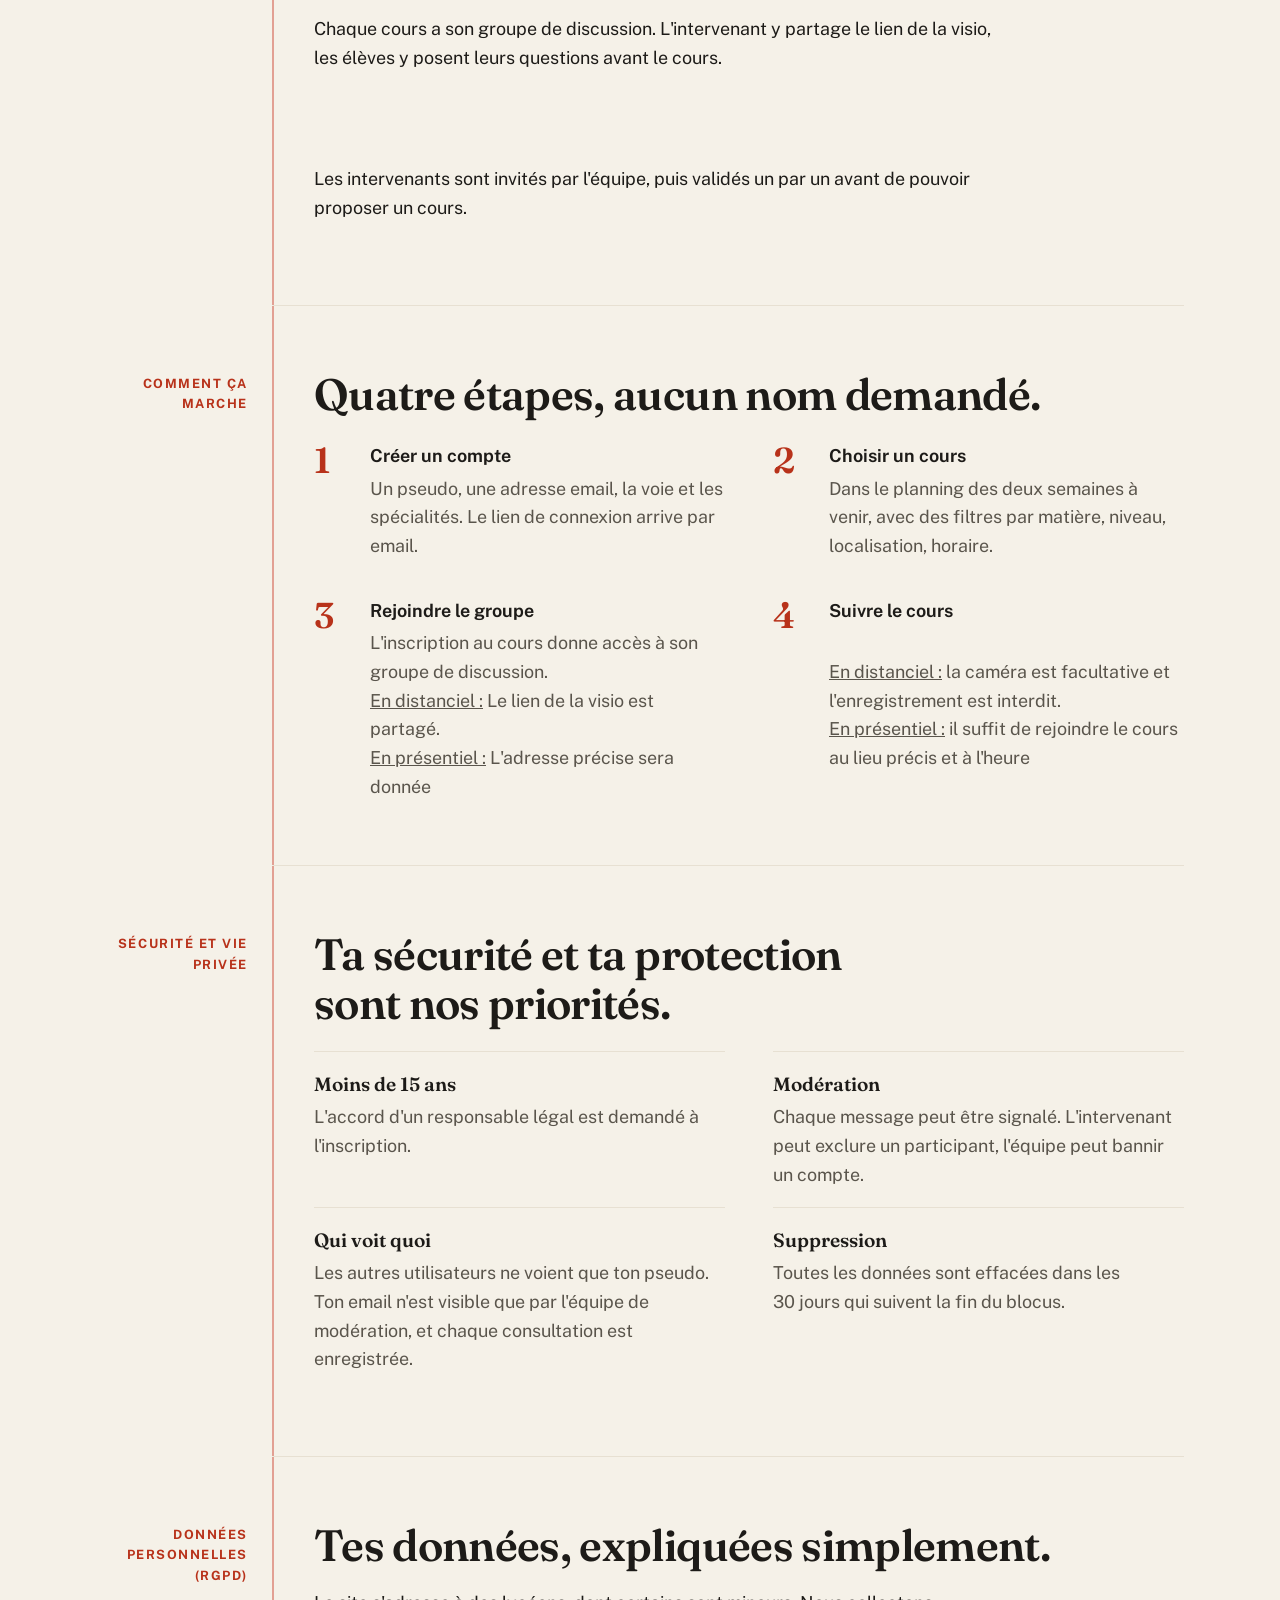
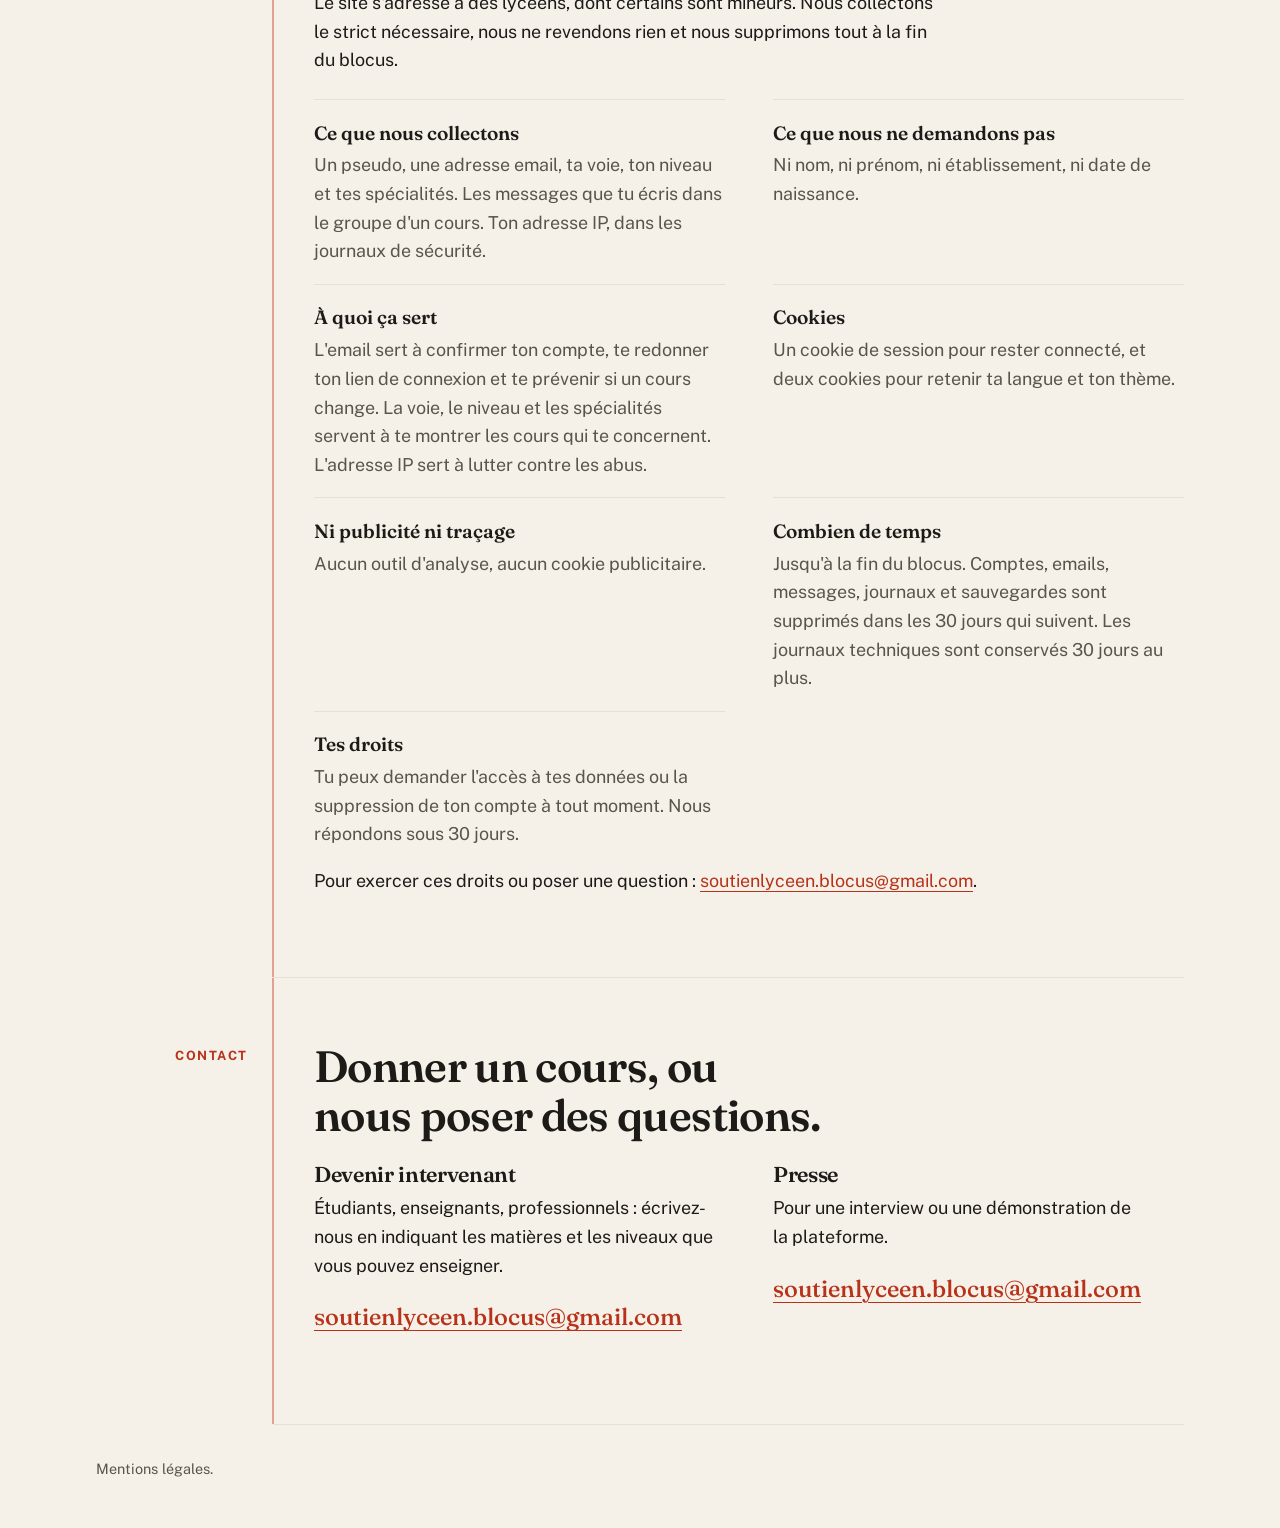
==== commit a1ed64db: "Vitrine : ajout de la vitrine" ====
--- a/index.html
+++ b/index.html
@@ -42,12 +42,12 @@
         <div class="bloc__contenu">
           <h1 id="titre">Étudier en plein blocus, <em>c'est désormais possible.</em></h1>
           <p class="accroche">Réserve un créneau parmi les matières proposées, selon les disponibilités de nos intervenants bénévoles.</p>
-          <p class="chapeau">Des bénévoles donnent des cours gratuits en visio et en présentiel aux lycéens, de la première à la terminale. Pour s'inscrire, il faut un pseudo, une adresse email, et indiquer son niveau et ses spécialités.</p>
+          <p class="chapeau">Des bénévoles donnent des cours gratuits en visio et en présentiel aux lycéens, de la seconde à la terminale. Pour s'inscrire, il faut un pseudo, une adresse email, et indiquer son niveau et ses spécialités.</p>
           <dl class="faits">
             <div><dt>Prix</dt><dd>Gratuit</dd></div>
             <div><dt>Format</dt><dd>Visio, Présentiel, de 30&nbsp;min à 2&nbsp;h</dd></div>
             <div><dt>Entre utilisateurs</dt><dd>Pseudo seulement</dd></div>
-            <div><dt>Niveaux</dt><dd>Première à terminale</dd></div>
+            <div><dt>Niveaux</dt><dd>seconde à terminale</dd></div>
           </dl>
         </div>
       </section>
